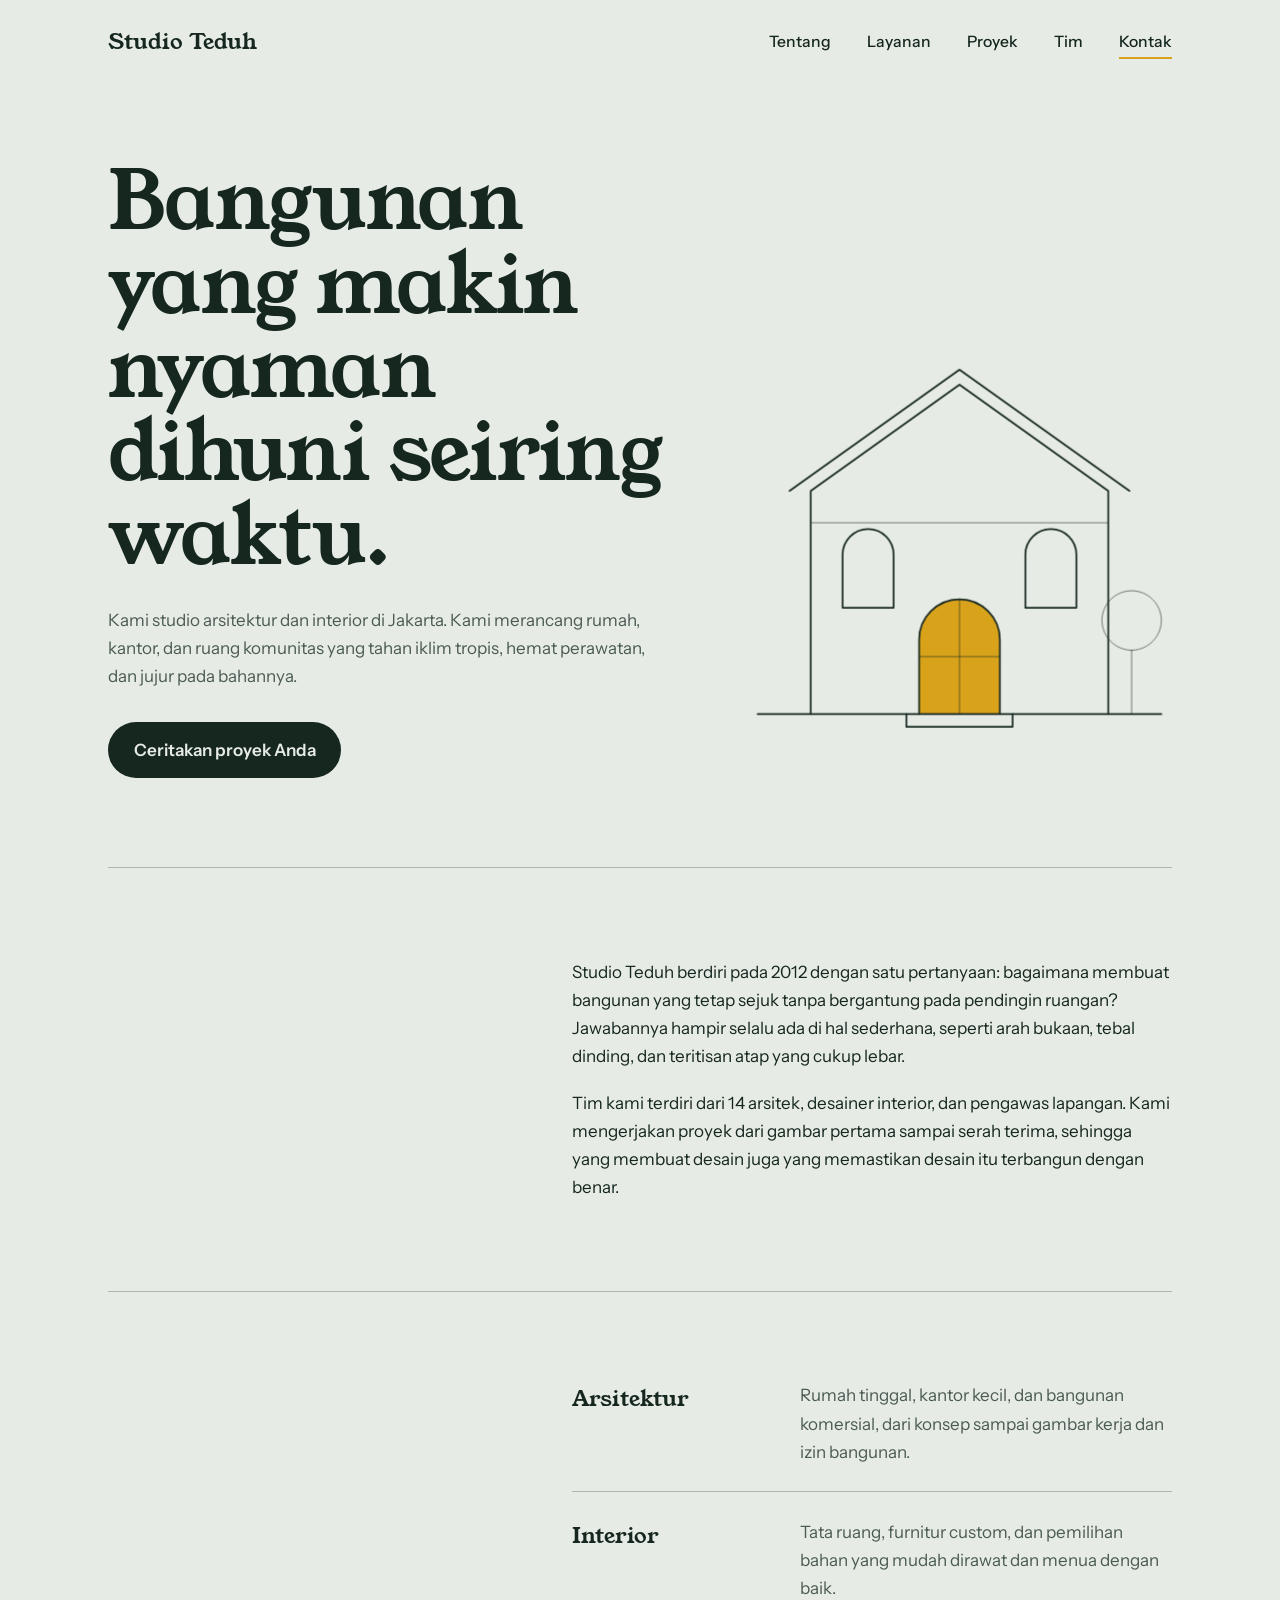
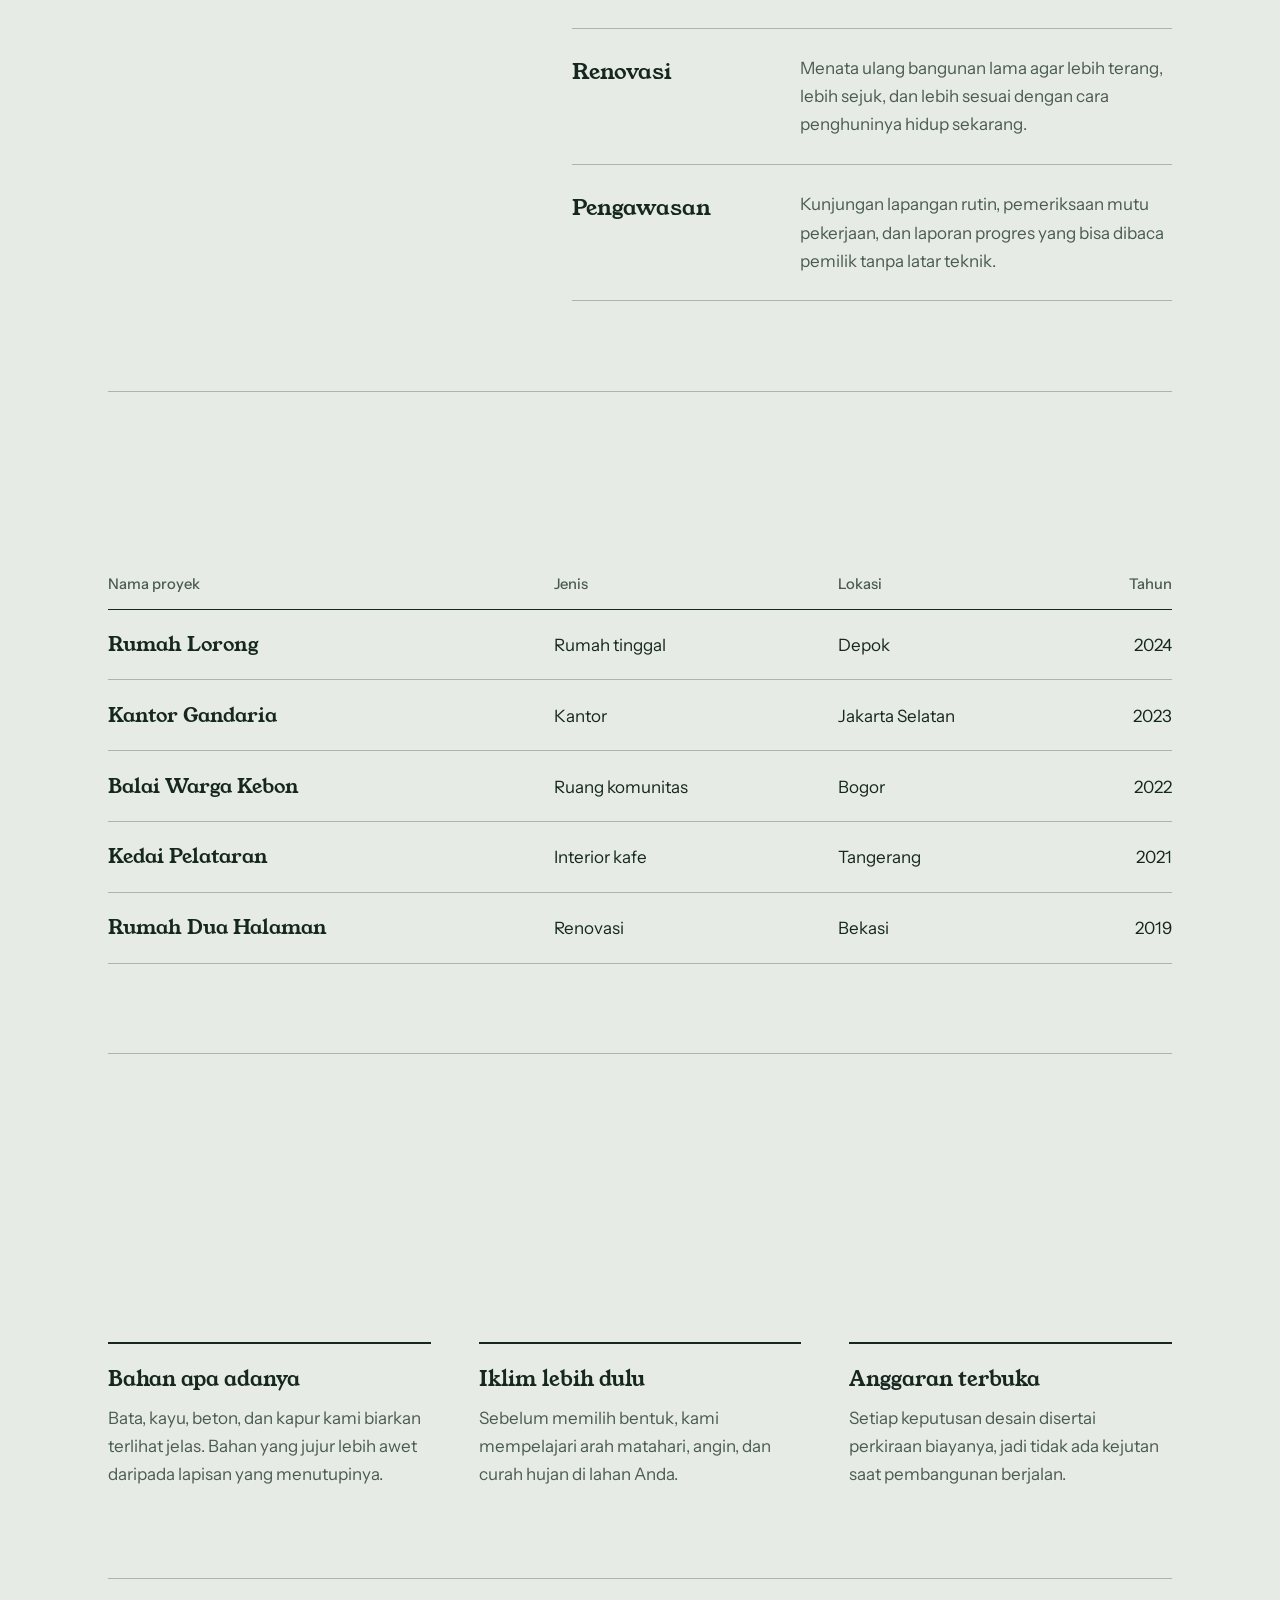
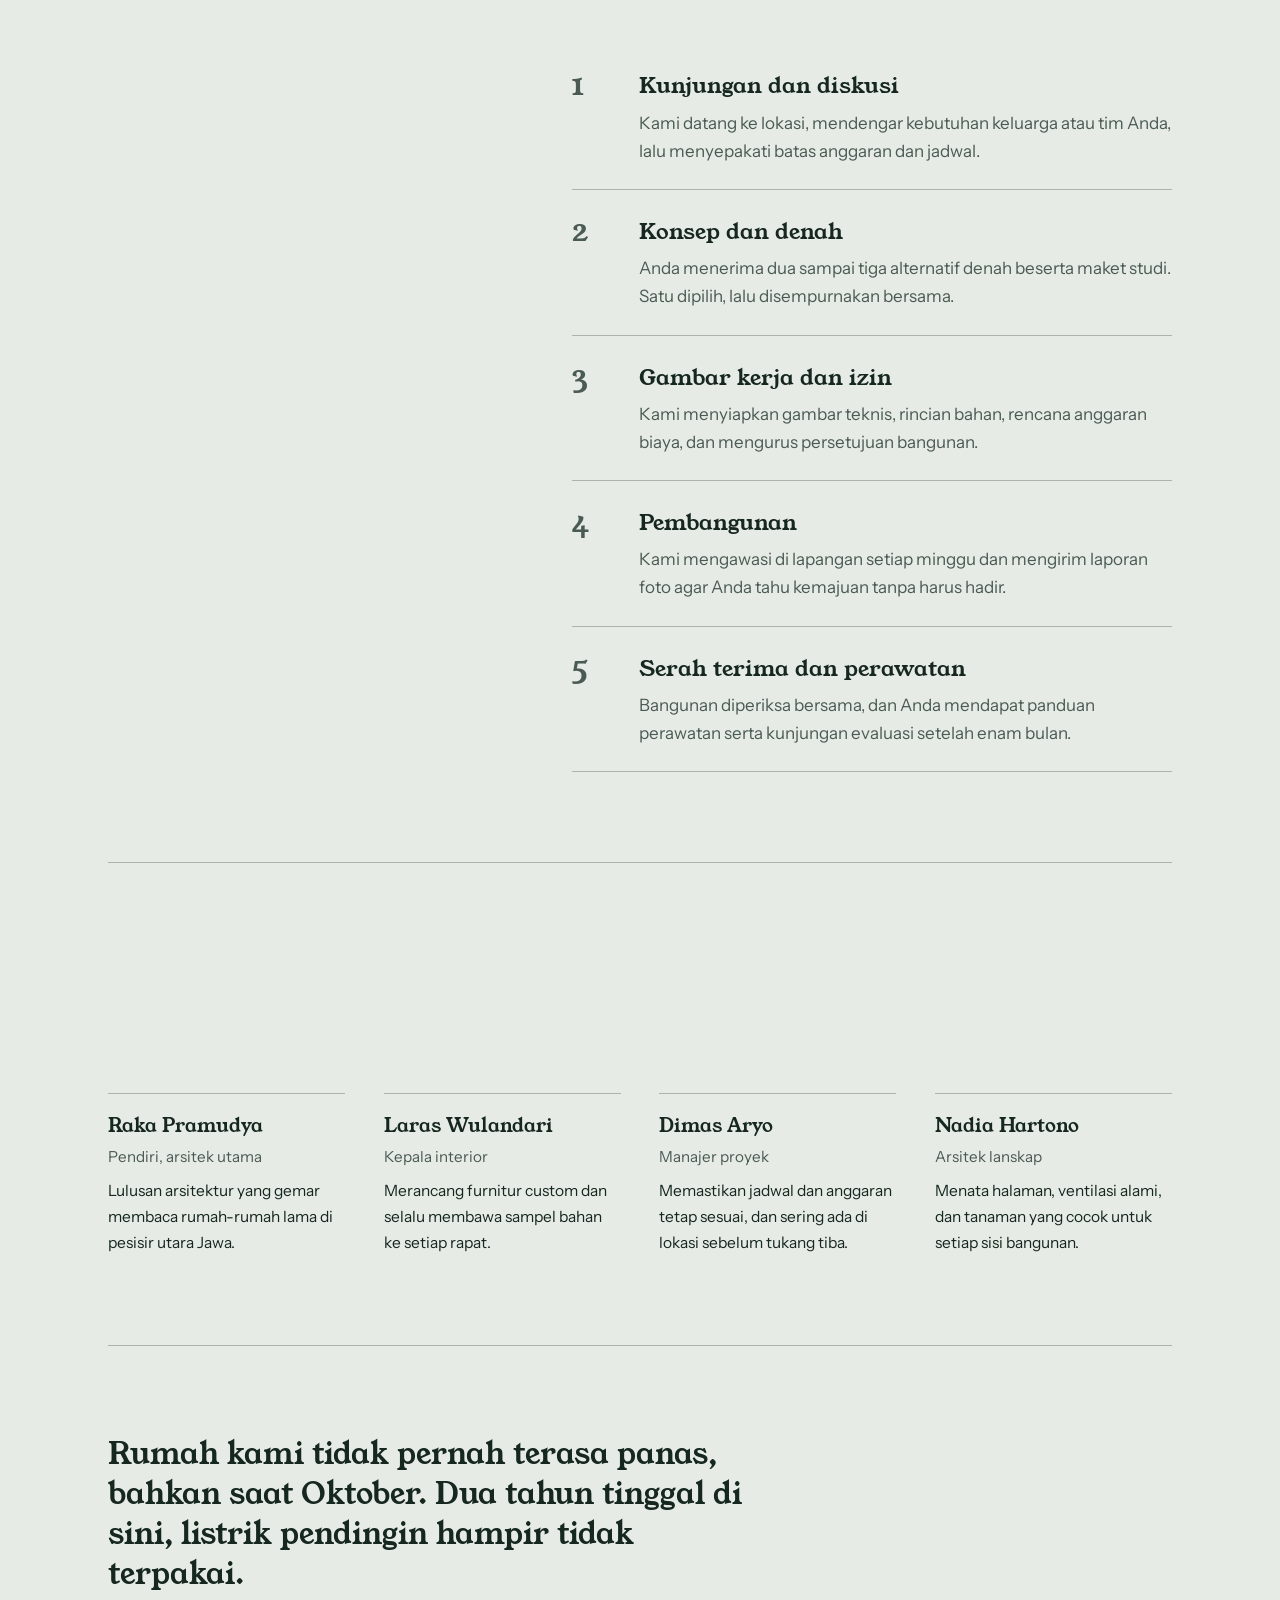
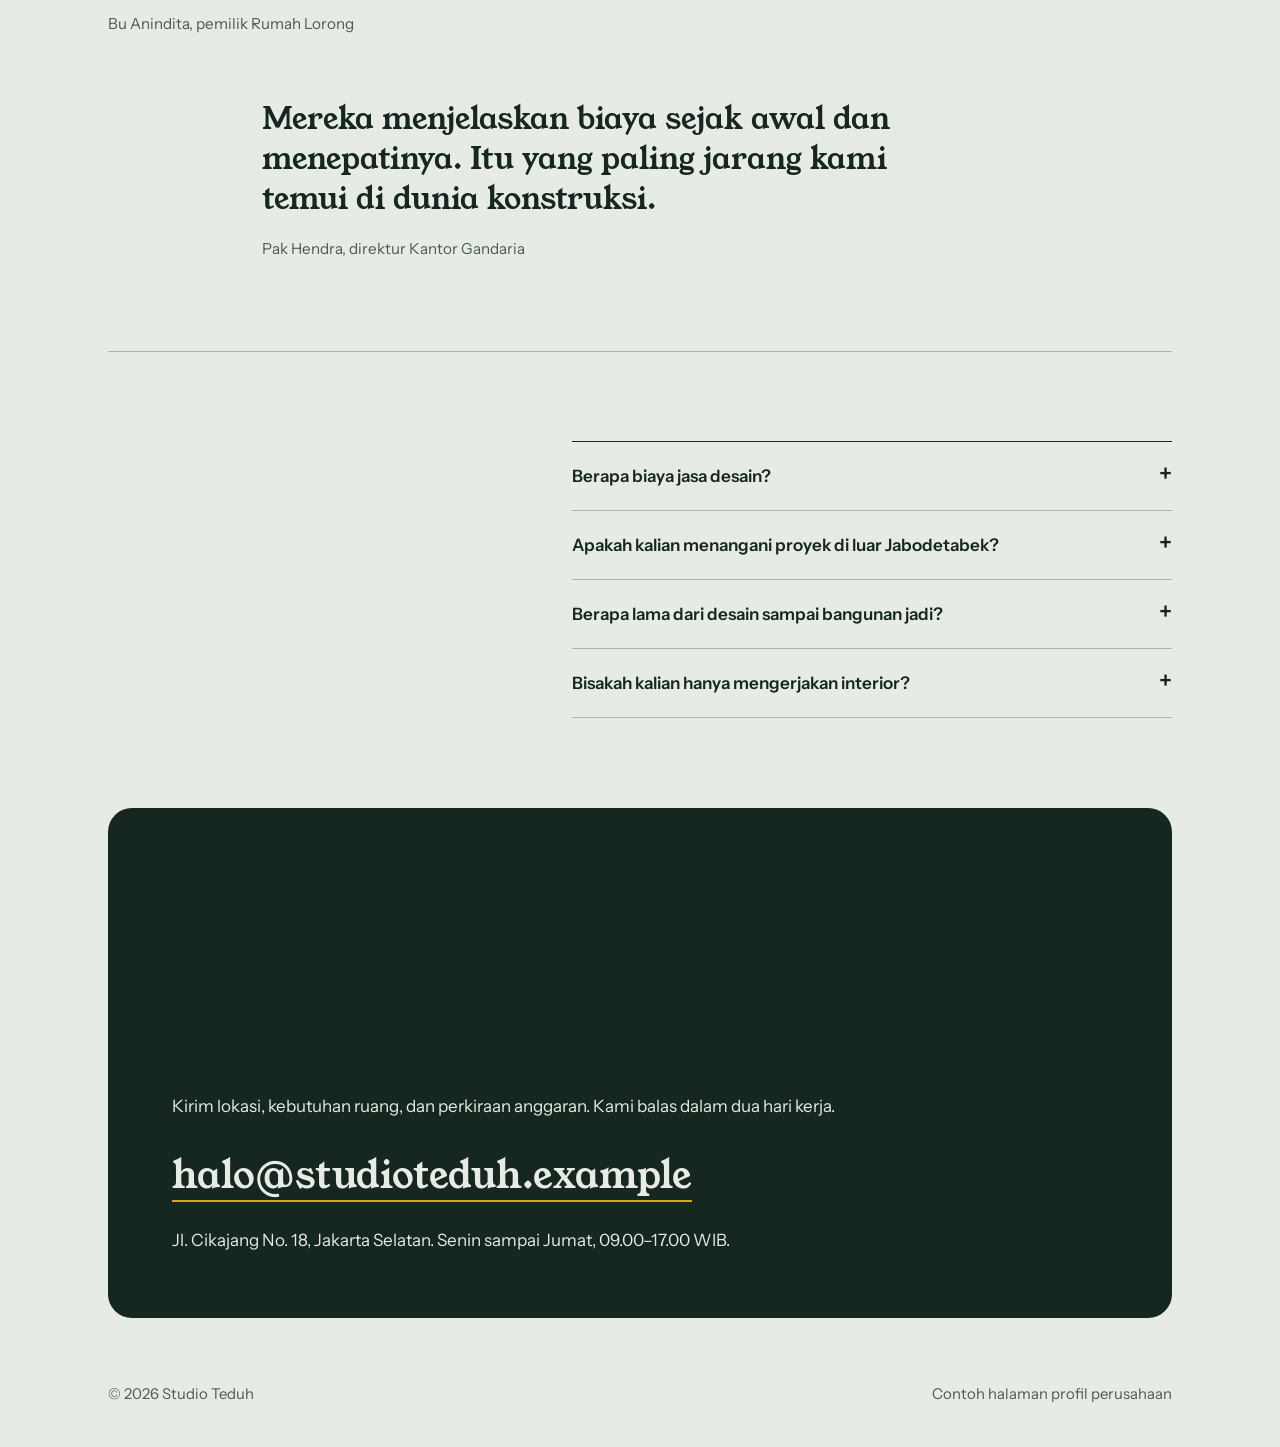
==== index.html @ c73b7dd8 "Fix: rename to index.html" ====
<!DOCTYPE html>
<html lang="id">
<head>
<meta charset="utf-8">
<meta name="viewport" content="width=device-width, initial-scale=1, viewport-fit=cover">
<title>Studio Teduh – Arsitektur &amp; Interior</title>
<link rel="preconnect" href="https://fonts.googleapis.com">
<link rel="preconnect" href="https://fonts.gstatic.com" crossorigin>
<link href="https://fonts.googleapis.com/css2?family=Young+Serif&family=Instrument+Sans:wght@400;500;600&display=swap" rel="stylesheet">
<style>
:root{
  --bg:#E7EBE5; --surface:#F4F6F1; --ink:#15271F; --muted:#4A5B53;
  --line:rgba(21,39,31,.28); --accent:#D9A21B; --on-accent:#15271F;
  --serif:'Young Serif',Georgia,'Times New Roman',serif;
  --sans:'Instrument Sans',system-ui,-apple-system,'Segoe UI',sans-serif;
  box-sizing:border-box;
  padding-top:env(safe-area-inset-top,0px);
  padding-bottom:env(safe-area-inset-bottom,0px);
  color-scheme:light;
}
@media (prefers-color-scheme:dark){
  :root:not([data-theme="light"]){
    --bg:#10201A; --surface:#172B23; --ink:#E7EBE5; --muted:#9DB0A5;
    --line:rgba(231,235,229,.28); --accent:#E2AE3A; --on-accent:#10201A; color-scheme:dark;
  }
}
:root[data-theme="dark"]{
  --bg:#10201A; --surface:#172B23; --ink:#E7EBE5; --muted:#9DB0A5;
  --line:rgba(231,235,229,.28); --accent:#E2AE3A; --on-accent:#10201A; color-scheme:dark;
}
*,*::before,*::after{box-sizing:border-box}
html{scroll-padding-top:env(safe-area-inset-top,0px);scroll-behavior:smooth}
body{margin:0;background:var(--bg);color:var(--ink);font-family:var(--sans);font-size:1.0625rem;line-height:1.65;-webkit-font-smoothing:antialiased}
a{color:inherit}
:focus-visible{outline:3px solid var(--accent);outline-offset:3px}
.wrap{max-width:1160px;margin:0 auto;padding:0 clamp(1.25rem,4vw,3rem)}

/* header */
header{display:flex;justify-content:space-between;align-items:center;padding:1.5rem 0}
.logo{font-family:var(--serif);font-size:1.35rem;text-decoration:none}
nav{display:flex;gap:clamp(1rem,3vw,2.25rem);font-weight:500;font-size:.98rem}
nav a{text-decoration:none;padding:.25rem 0;background:linear-gradient(var(--accent),var(--accent)) 0 100%/0 2px no-repeat;transition:background-size .25s}
nav a:hover{background-size:100% 2px}

/* hero */
.hero{display:grid;grid-template-columns:1.15fr .85fr;gap:clamp(1.5rem,5vw,4rem);align-items:end;padding:clamp(2rem,6vw,5rem) 0 clamp(3rem,7vw,6rem)}
h1{font-family:var(--serif);font-weight:400;font-size:clamp(2.6rem,6.4vw,5.6rem);line-height:1.02;letter-spacing:-.02em;margin:0 0 1.75rem}
.lead{max-width:34rem;color:var(--muted);margin:0 0 2rem}
.btn{display:inline-block;background:var(--ink);color:var(--bg);padding:.85rem 1.6rem;border-radius:999px;text-decoration:none;font-weight:600;transition:background .2s,color .2s}
.btn:hover{background:var(--accent);color:var(--on-accent)}
.elev{width:100%;height:auto;display:block}
.elev .ln{fill:none;stroke:var(--ink);stroke-width:1.6;stroke-linecap:round;stroke-linejoin:round;stroke-dasharray:1;stroke-dashoffset:1;animation:draw 2.4s .2s cubic-bezier(.6,.1,.2,1) forwards}
.elev .thin{stroke-width:.9;opacity:.6}
.elev .glow{fill:var(--accent);opacity:0;animation:fade .8s 2.1s forwards}
@keyframes draw{to{stroke-dashoffset:0}}
@keyframes fade{to{opacity:1}}

/* sections */
section{padding:clamp(3rem,7vw,6rem) 0;border-top:1px solid var(--line)}
.split{display:grid;grid-template-columns:.8fr 1.2fr;gap:clamp(1.5rem,5vw,4rem)}
h2{font-family:var(--serif);font-weight:400;font-size:clamp(1.9rem,3.6vw,2.8rem);line-height:1.12;margin:0;letter-spacing:-.01em}
.prose p{margin:0 0 1.2rem;max-width:38rem}
.prose p:last-child{margin-bottom:0}

/* layanan */
.rows{list-style:none;margin:0;padding:0}
.rows li{display:grid;grid-template-columns:minmax(9rem,.55fr) 1fr;gap:1.5rem;padding:1.6rem 0;border-bottom:1px solid var(--line)}
.rows li:first-child{padding-top:0}
.rows h3{font-family:var(--serif);font-weight:400;font-size:1.4rem;margin:0}
.rows p{margin:0;color:var(--muted);max-width:34rem}

/* proyek */
.proj{width:100%;border-collapse:collapse}
.proj th{text-align:left;font-weight:500;color:var(--muted);font-size:.92rem;padding:0 1rem .8rem 0;border-bottom:1px solid var(--ink)}
.proj td{padding:1.15rem 1rem 1.15rem 0;border-bottom:1px solid var(--line);vertical-align:baseline;transition:background .2s}
.proj td:first-child{font-family:var(--serif);font-size:1.25rem}
.proj tbody tr:hover td{background:var(--accent);color:var(--on-accent)}
.scroll{overflow-x:auto}
.proj th:last-child,.proj td:last-child{text-align:right;padding-right:0}

/* kontak */
.contact{background:var(--ink);color:var(--bg);border-top:0;border-radius:1.5rem;padding:clamp(2rem,5vw,4rem);margin-bottom:clamp(2rem,5vw,4rem)}
.contact h2{color:var(--bg);max-width:22rem}
.mail{font-family:var(--serif);font-size:clamp(1.4rem,3.4vw,2.4rem);text-decoration:underline;text-decoration-color:var(--accent);text-underline-offset:.3em;text-decoration-thickness:2px;word-break:break-word}
.contact p{margin:1.2rem 0 0;opacity:.85}
footer{display:flex;flex-wrap:wrap;justify-content:space-between;gap:1rem;padding:0 0 2.5rem;color:var(--muted);font-size:.93rem}

/* responsif */
body{overflow-x:clip}
h1,h2,h3{overflow-wrap:break-word}
header{position:relative;gap:1rem}
.menu{display:none;font:inherit;font-weight:600;background:none;color:var(--ink);border:1px solid var(--ink);border-radius:999px;padding:.55rem 1.1rem;min-height:44px;cursor:pointer}
@media (min-width:1440px){.wrap{max-width:1280px}body{font-size:1.125rem}}
@media (max-width:820px){
  .hero{padding-top:1.25rem}
  .elev{max-width:340px;margin:0 auto}
}
@media (max-width:720px){
  header{flex-wrap:wrap}
  nav{flex-wrap:wrap;gap:.25rem 1.25rem;width:100%}
  .nav-js nav{display:none;position:absolute;top:calc(100% + .25rem);left:0;right:0;flex-direction:column;gap:0;width:auto;background:var(--surface);border:1px solid var(--line);border-radius:1rem;padding:.4rem 1.25rem;z-index:40}
  .nav-js header.open nav{display:flex}
  .nav-js .menu{display:inline-flex;align-items:center}
  .nav-js nav a{padding:.9rem 0;border-bottom:1px solid var(--line);background-image:none}
  .nav-js nav a:last-child{border-bottom:0}
  .nav-js nav a.active{font-weight:600}
}
@media (max-width:600px){
  .proj thead{display:none}
  .proj tr{display:grid;grid-template-columns:1fr auto;border-bottom:1px solid var(--line)}
  .proj td{border:0;padding:.1rem .6rem;grid-column:1}
  .proj td:first-child{padding-top:1rem}
  .proj td:nth-child(2),.proj td:nth-child(3){color:var(--muted)}
  .proj td:nth-child(3){padding-bottom:1rem}
  .proj td:nth-child(4){grid-column:2;grid-row:1;padding-top:1rem;padding-right:.6rem}
  .proj tbody tr:hover{background:var(--accent)}
  .proj tbody tr:hover td{background:transparent}
  .contact{border-radius:1.1rem;padding:1.75rem 1.4rem}
}
@media (max-width:520px){
  .steps li{grid-template-columns:2.4rem 1fr;gap:.75rem}
  .btn{display:block;text-align:center}
  footer{flex-direction:column;gap:.25rem}
}
@media (hover:none){.proj tbody tr:hover,.proj tbody tr:hover td{background:transparent;color:inherit}}
/* animasi scroll */
.progress{position:fixed;top:env(safe-area-inset-top,0px);left:0;width:100%;height:3px;background:var(--accent);transform:scaleX(0);transform-origin:0 50%;z-index:50;pointer-events:none}
.js [data-r]{opacity:0;transform:translateY(28px);transition:opacity .9s cubic-bezier(.2,.7,.2,1),transform .9s cubic-bezier(.2,.7,.2,1);transition-delay:var(--d,0s)}
.js [data-r].in{opacity:1;transform:none}
.js h2[data-r]{transform:translateY(40px);clip-path:inset(0 0 100% 0);transition:opacity .9s ease,transform 1s cubic-bezier(.2,.7,.2,1),clip-path 1s cubic-bezier(.2,.7,.2,1)}
.js h2[data-r].in{clip-path:inset(-10% 0 -10% 0)}
.js .vals div[data-r]{border-top-color:transparent}
.js .vals div[data-r].in{border-top-color:var(--ink);transition:opacity .9s,transform .9s cubic-bezier(.2,.7,.2,1),border-color .9s .2s}
nav a.active{background-size:100% 2px}
.elev{will-change:transform}
/* tambahan */
.steps{list-style:none;margin:0;padding:0;counter-reset:s}
.steps li{counter-increment:s;display:grid;grid-template-columns:3.2rem 1fr;gap:1rem;padding:1.5rem 0;border-bottom:1px solid var(--line)}
.steps li:first-child{padding-top:0}
.steps li::before{content:counter(s);font-family:var(--serif);font-size:1.9rem;line-height:1.1;color:var(--muted)}
.steps h3{font-family:var(--serif);font-weight:400;font-size:1.35rem;margin:0 0 .3rem}
.steps p{margin:0;color:var(--muted);max-width:34rem}
.vals{display:grid;grid-template-columns:repeat(3,1fr);gap:clamp(1.5rem,4vw,3rem);margin-top:3rem}
.vals div{border-top:2px solid var(--ink);padding-top:1.1rem}
.vals h3{font-family:var(--serif);font-weight:400;font-size:1.3rem;margin:0 0 .5rem}
.vals p{margin:0;color:var(--muted)}
.team{display:grid;grid-template-columns:repeat(4,1fr);gap:clamp(1.25rem,3vw,2.5rem);margin-top:2.5rem}
.team div{border-top:1px solid var(--line);padding-top:1rem}
.team b{display:block;font-family:var(--serif);font-weight:400;font-size:1.2rem}
.team span{display:block;color:var(--muted);font-size:.95rem;margin:.15rem 0 .6rem}
.team p{margin:0;font-size:.97rem}
blockquote{margin:0;padding:0}
blockquote p{font-family:var(--serif);font-size:clamp(1.3rem,2.6vw,1.85rem);line-height:1.35;margin:0 0 1rem;max-width:40rem}
blockquote footer{display:block;padding:0;color:var(--muted);font-size:.95rem}
.quotes{display:grid;gap:clamp(2.5rem,5vw,4rem)}
.quotes blockquote:nth-child(2){margin-left:clamp(0rem,12vw,10rem)}
details{border-bottom:1px solid var(--line)}
details:first-of-type{border-top:1px solid var(--ink)}
summary{cursor:pointer;list-style:none;display:flex;justify-content:space-between;gap:1rem;padding:1.25rem 0;font-weight:600}
summary::-webkit-details-marker{display:none}
summary::after{content:'+';font-size:1.5rem;line-height:1;transition:transform .25s}
details[open] summary::after{transform:rotate(45deg)}
details p{margin:0 0 1.4rem;max-width:38rem;color:var(--muted)}
@media (max-width:820px){.vals,.team{grid-template-columns:1fr 1fr}.quotes blockquote:nth-child(2){margin-left:0}}
@media (max-width:520px){.vals,.team{grid-template-columns:1fr}}
@media (max-width:820px){
  .hero,.split{grid-template-columns:1fr}
  .rows li{grid-template-columns:1fr;gap:.4rem}
  nav{font-size:.92rem}
}
@media (prefers-reduced-motion:reduce){
  html{scroll-behavior:auto}
  .elev .ln{animation:none;stroke-dashoffset:0}
  .elev .glow{animation:none;opacity:1}
}
</style>
</head>
<body>
<div class="progress" aria-hidden="true"></div>
<div class="wrap">
  <header>
    <a class="logo" href="#top">Studio Teduh</a>
    <button class="menu" type="button" aria-expanded="false" aria-controls="nav">Menu</button>
    <nav id="nav" aria-label="Navigasi utama">
      <a href="#tentang">Tentang</a>
      <a href="#layanan">Layanan</a>
      <a href="#proyek">Proyek</a>
      <a href="#tim">Tim</a>
      <a href="#kontak">Kontak</a>
    </nav>
  </header>

  <main id="top">
    <div class="hero">
      <div>
        <h1>Bangunan yang makin nyaman dihuni seiring waktu.</h1>
        <p class="lead">Kami studio arsitektur dan interior di Jakarta. Kami merancang rumah, kantor, dan ruang komunitas yang tahan iklim tropis, hemat perawatan, dan jujur pada bahannya.</p>
        <a class="btn" href="#kontak">Ceritakan proyek Anda</a>
      </div>
      <svg class="elev" viewBox="0 0 400 460" role="img" aria-label="Sketsa tampak depan sebuah rumah dengan jendela lengkung dan atap miring">
        <circle class="glow" cx="200" cy="318" r="0"/>
        <path class="glow" d="M162 400V330a38 38 0 0 1 76 0V400Z"/>
        <path class="ln" pathLength="1" d="M10 400H390"/>
        <path class="ln" pathLength="1" d="M60 400V190L200 90L340 190V400"/>
        <path class="ln" pathLength="1" d="M40 190L200 76L360 190"/>
        <path class="ln" pathLength="1" d="M162 400V330a38 38 0 0 1 76 0V400"/>
        <path class="ln" pathLength="1" d="M90 250a24 24 0 0 1 48 0V300H90Z"/>
        <path class="ln" pathLength="1" d="M262 250a24 24 0 0 1 48 0V300H262Z"/>
        <path class="ln thin" pathLength="1" d="M200 292V400M162 346H238"/>
        <path class="ln thin" pathLength="1" d="M60 220H340"/>
        <path class="ln" pathLength="1" d="M150 400V412H250V400"/>
        <path class="ln thin" pathLength="1" d="M362 400V340M362 340a28 28 0 1 1 .1 0"/>
      </svg>
    </div>
  </main>

  <section id="tentang">
    <div class="split">
      <h2>Kami mulai dari cara orang benar-benar memakai ruang.</h2>
      <div class="prose">
        <p>Studio Teduh berdiri pada 2012 dengan satu pertanyaan: bagaimana membuat bangunan yang tetap sejuk tanpa bergantung pada pendingin ruangan? Jawabannya hampir selalu ada di hal sederhana, seperti arah bukaan, tebal dinding, dan teritisan atap yang cukup lebar.</p>
        <p>Tim kami terdiri dari 14 arsitek, desainer interior, dan pengawas lapangan. Kami mengerjakan proyek dari gambar pertama sampai serah terima, sehingga yang membuat desain juga yang memastikan desain itu terbangun dengan benar.</p>
      </div>
    </div>
  </section>

  <section id="layanan">
    <div class="split">
      <h2>Yang kami kerjakan</h2>
      <ul class="rows">
        <li><h3>Arsitektur</h3><p>Rumah tinggal, kantor kecil, dan bangunan komersial, dari konsep sampai gambar kerja dan izin bangunan.</p></li>
        <li><h3>Interior</h3><p>Tata ruang, furnitur custom, dan pemilihan bahan yang mudah dirawat dan menua dengan baik.</p></li>
        <li><h3>Renovasi</h3><p>Menata ulang bangunan lama agar lebih terang, lebih sejuk, dan lebih sesuai dengan cara penghuninya hidup sekarang.</p></li>
        <li><h3>Pengawasan</h3><p>Kunjungan lapangan rutin, pemeriksaan mutu pekerjaan, dan laporan progres yang bisa dibaca pemilik tanpa latar teknik.</p></li>
      </ul>
    </div>
  </section>

  <section id="proyek">
    <h2 style="margin-bottom:2.5rem">Proyek terpilih</h2>
    <div class="scroll">
      <table class="proj">
        <thead><tr><th scope="col">Nama proyek</th><th scope="col">Jenis</th><th scope="col">Lokasi</th><th scope="col">Tahun</th></tr></thead>
        <tbody>
          <tr><td>Rumah Lorong</td><td>Rumah tinggal</td><td>Depok</td><td>2024</td></tr>
          <tr><td>Kantor Gandaria</td><td>Kantor</td><td>Jakarta Selatan</td><td>2023</td></tr>
          <tr><td>Balai Warga Kebon</td><td>Ruang komunitas</td><td>Bogor</td><td>2022</td></tr>
          <tr><td>Kedai Pelataran</td><td>Interior kafe</td><td>Tangerang</td><td>2021</td></tr>
          <tr><td>Rumah Dua Halaman</td><td>Renovasi</td><td>Bekasi</td><td>2019</td></tr>
        </tbody>
      </table>
    </div>
  </section>

  <section id="prinsip">
    <h2 style="max-width:30rem">Tiga hal yang kami pegang di setiap proyek.</h2>
    <div class="vals">
      <div><h3>Bahan apa adanya</h3><p>Bata, kayu, beton, dan kapur kami biarkan terlihat jelas. Bahan yang jujur lebih awet daripada lapisan yang menutupinya.</p></div>
      <div><h3>Iklim lebih dulu</h3><p>Sebelum memilih bentuk, kami mempelajari arah matahari, angin, dan curah hujan di lahan Anda.</p></div>
      <div><h3>Anggaran terbuka</h3><p>Setiap keputusan desain disertai perkiraan biayanya, jadi tidak ada kejutan saat pembangunan berjalan.</p></div>
    </div>
  </section>

  <section id="proses">
    <div class="split">
      <h2>Dari obrolan pertama sampai kunci diserahkan</h2>
      <ol class="steps">
        <li><div><h3>Kunjungan dan diskusi</h3><p>Kami datang ke lokasi, mendengar kebutuhan keluarga atau tim Anda, lalu menyepakati batas anggaran dan jadwal.</p></div></li>
        <li><div><h3>Konsep dan denah</h3><p>Anda menerima dua sampai tiga alternatif denah beserta maket studi. Satu dipilih, lalu disempurnakan bersama.</p></div></li>
        <li><div><h3>Gambar kerja dan izin</h3><p>Kami menyiapkan gambar teknis, rincian bahan, rencana anggaran biaya, dan mengurus persetujuan bangunan.</p></div></li>
        <li><div><h3>Pembangunan</h3><p>Kami mengawasi di lapangan setiap minggu dan mengirim laporan foto agar Anda tahu kemajuan tanpa harus hadir.</p></div></li>
        <li><div><h3>Serah terima dan perawatan</h3><p>Bangunan diperiksa bersama, dan Anda mendapat panduan perawatan serta kunjungan evaluasi setelah enam bulan.</p></div></li>
      </ol>
    </div>
  </section>

  <section id="tim">
    <div class="split" style="grid-template-columns:1fr">
      <h2 style="max-width:28rem">Orang-orang di balik gambar.</h2>
    </div>
    <div class="team">
      <div><b>Raka Pramudya</b><span>Pendiri, arsitek utama</span><p>Lulusan arsitektur yang gemar membaca rumah-rumah lama di pesisir utara Jawa.</p></div>
      <div><b>Laras Wulandari</b><span>Kepala interior</span><p>Merancang furnitur custom dan selalu membawa sampel bahan ke setiap rapat.</p></div>
      <div><b>Dimas Aryo</b><span>Manajer proyek</span><p>Memastikan jadwal dan anggaran tetap sesuai, dan sering ada di lokasi sebelum tukang tiba.</p></div>
      <div><b>Nadia Hartono</b><span>Arsitek lanskap</span><p>Menata halaman, ventilasi alami, dan tanaman yang cocok untuk setiap sisi bangunan.</p></div>
    </div>
  </section>

  <section id="kata-klien">
    <div class="quotes">
      <blockquote><p>Rumah kami tidak pernah terasa panas, bahkan saat Oktober. Dua tahun tinggal di sini, listrik pendingin hampir tidak terpakai.</p><footer>Bu Anindita, pemilik Rumah Lorong</footer></blockquote>
      <blockquote><p>Mereka menjelaskan biaya sejak awal dan menepatinya. Itu yang paling jarang kami temui di dunia konstruksi.</p><footer>Pak Hendra, direktur Kantor Gandaria</footer></blockquote>
    </div>
  </section>

  <section id="faq">
    <div class="split">
      <h2>Pertanyaan yang sering kami terima</h2>
      <div>
        <details><summary>Berapa biaya jasa desain?</summary><p>Tergantung luas dan kerumitan. Umumnya antara 5 sampai 8 persen dari perkiraan biaya bangunan. Rinciannya kami berikan tertulis setelah kunjungan pertama.</p></details>
        <details><summary>Apakah kalian menangani proyek di luar Jabodetabek?</summary><p>Ya, selama jadwal kunjungan lapangan bisa diatur. Untuk lokasi jauh, kami bekerja dengan pengawas setempat yang kami kenal.</p></details>
        <details><summary>Berapa lama dari desain sampai bangunan jadi?</summary><p>Rumah tinggal biasanya butuh dua sampai tiga bulan untuk desain dan izin, lalu enam sampai dua belas bulan untuk pembangunan.</p></details>
        <details><summary>Bisakah kalian hanya mengerjakan interior?</summary><p>Bisa. Kami menerima proyek interior terpisah, termasuk untuk bangunan yang tidak kami rancang.</p></details>
      </div>
    </div>
  </section>

  <section id="kontak" class="contact">
    <h2>Punya lahan atau bangunan yang ingin ditata?</h2>
    <p style="margin-bottom:1.5rem">Kirim lokasi, kebutuhan ruang, dan perkiraan anggaran. Kami balas dalam dua hari kerja.</p>
    <a class="mail" href="mailto:halo@studioteduh.example">halo@studioteduh.example</a>
    <p>Jl. Cikajang No. 18, Jakarta Selatan. Senin sampai Jumat, 09.00–17.00 WIB.</p>
  </section>

  <footer>
    <span>© 2026 Studio Teduh</span>
    <span>Contoh halaman profil perusahaan</span>
  </footer>
</div>
<script>
(function(){
  var reduce = window.matchMedia('(prefers-reduced-motion: reduce)').matches;
  if (reduce || !('IntersectionObserver' in window)) return;
  document.documentElement.classList.add('js');

  // Elemen yang muncul saat di-scroll; jeda berurutan antar saudara
  var sel = 'section h2, .prose, .lead, .rows li, .steps li, .vals div, .team div, blockquote, details, .proj tbody tr, .contact .mail, .contact p';
  var els = document.querySelectorAll(sel);
  els.forEach(function(el){
    var sibs = Array.prototype.filter.call(el.parentNode.children, function(c){ return c.matches(sel); });
    var i = sibs.indexOf(el);
    el.style.setProperty('--d', Math.min(i * 0.09, 0.45) + 's');
    el.setAttribute('data-r', '');
  });
  var io = new IntersectionObserver(function(entries){
    entries.forEach(function(e){
      if (e.isIntersecting){ e.target.classList.add('in'); io.unobserve(e.target); }
    });
  }, { threshold: 0.15, rootMargin: '0px 0px -8% 0px' });
  els.forEach(function(el){ io.observe(el); });

  // Garis progres, geser ringan pada sketsa, dan tautan menu aktif
  var bar = document.querySelector('.progress');
  var svg = document.querySelector('.elev');
  var ticking = false;
  function onScroll(){
    var h = document.documentElement.scrollHeight - window.innerHeight;
    var y = window.scrollY;
    bar.style.transform = 'scaleX(' + (h > 0 ? Math.min(y / h, 1) : 0) + ')';
    if (svg && y < window.innerHeight) svg.style.transform = 'translateY(' + (y * 0.1) + 'px)';
    ticking = false;
  }
  window.addEventListener('scroll', function(){
    if (!ticking){ ticking = true; requestAnimationFrame(onScroll); }
  }, { passive: true });
  onScroll();

  var links = {};
  document.querySelectorAll('nav a').forEach(function(a){ links[a.getAttribute('href').slice(1)] = a; });
  var spy = new IntersectionObserver(function(entries){
    entries.forEach(function(e){
      if (e.isIntersecting){
        Object.keys(links).forEach(function(k){ links[k].classList.remove('active'); });
        if (links[e.target.id]) links[e.target.id].classList.add('active');
      }
    });
  }, { rootMargin: '-45% 0px -50% 0px' });
  document.querySelectorAll('section[id]').forEach(function(s){ spy.observe(s); });
})();
</script>
<script>
(function(){
  var root = document.documentElement, header = document.querySelector('header');
  var btn = document.querySelector('.menu');
  if (!header || !btn) return;
  root.classList.add('nav-js');
  function set(open){
    header.classList.toggle('open', open);
    btn.setAttribute('aria-expanded', open ? 'true' : 'false');
    btn.textContent = open ? 'Tutup' : 'Menu';
  }
  btn.addEventListener('click', function(){ set(!header.classList.contains('open')); });
  header.querySelectorAll('nav a').forEach(function(a){ a.addEventListener('click', function(){ set(false); }); });
  document.addEventListener('keydown', function(e){ if (e.key === 'Escape') set(false); });
  window.addEventListener('resize', function(){ if (window.innerWidth > 720) set(false); });
})();
</script>
</body>
</html>
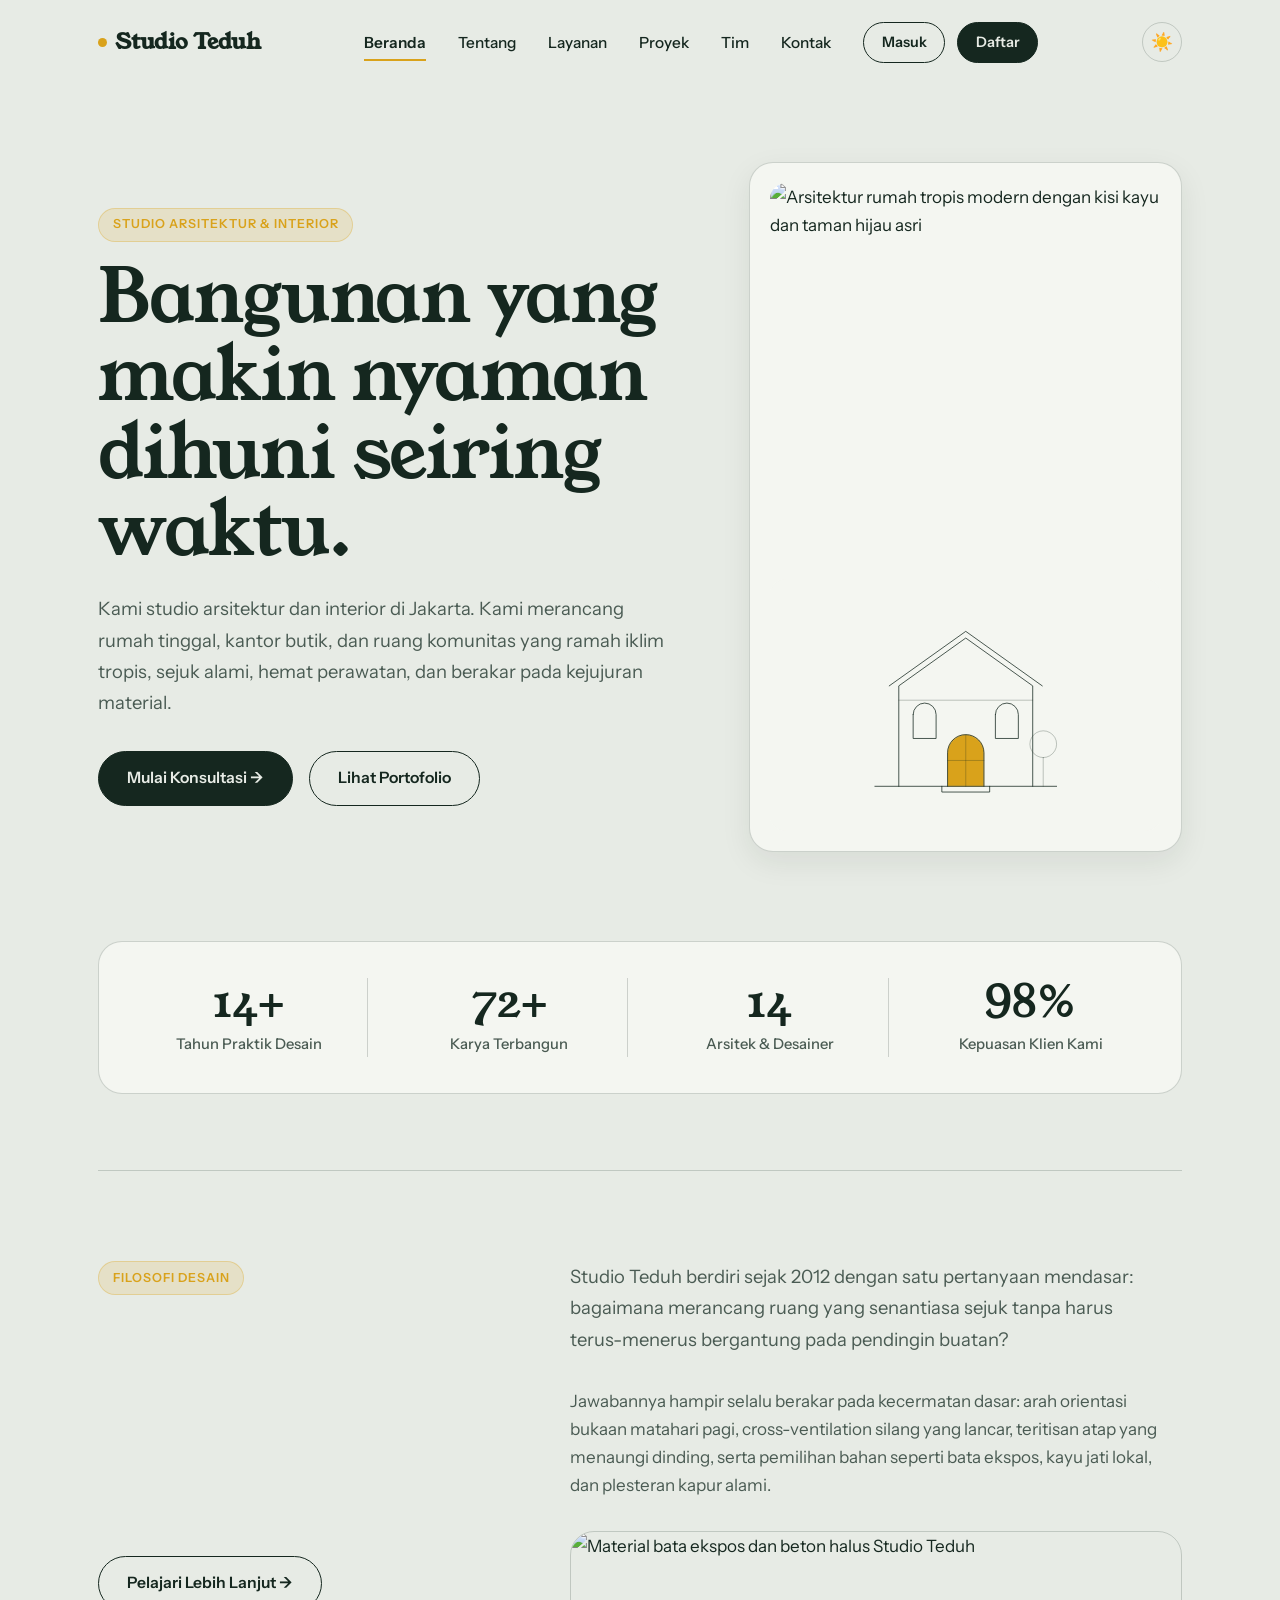
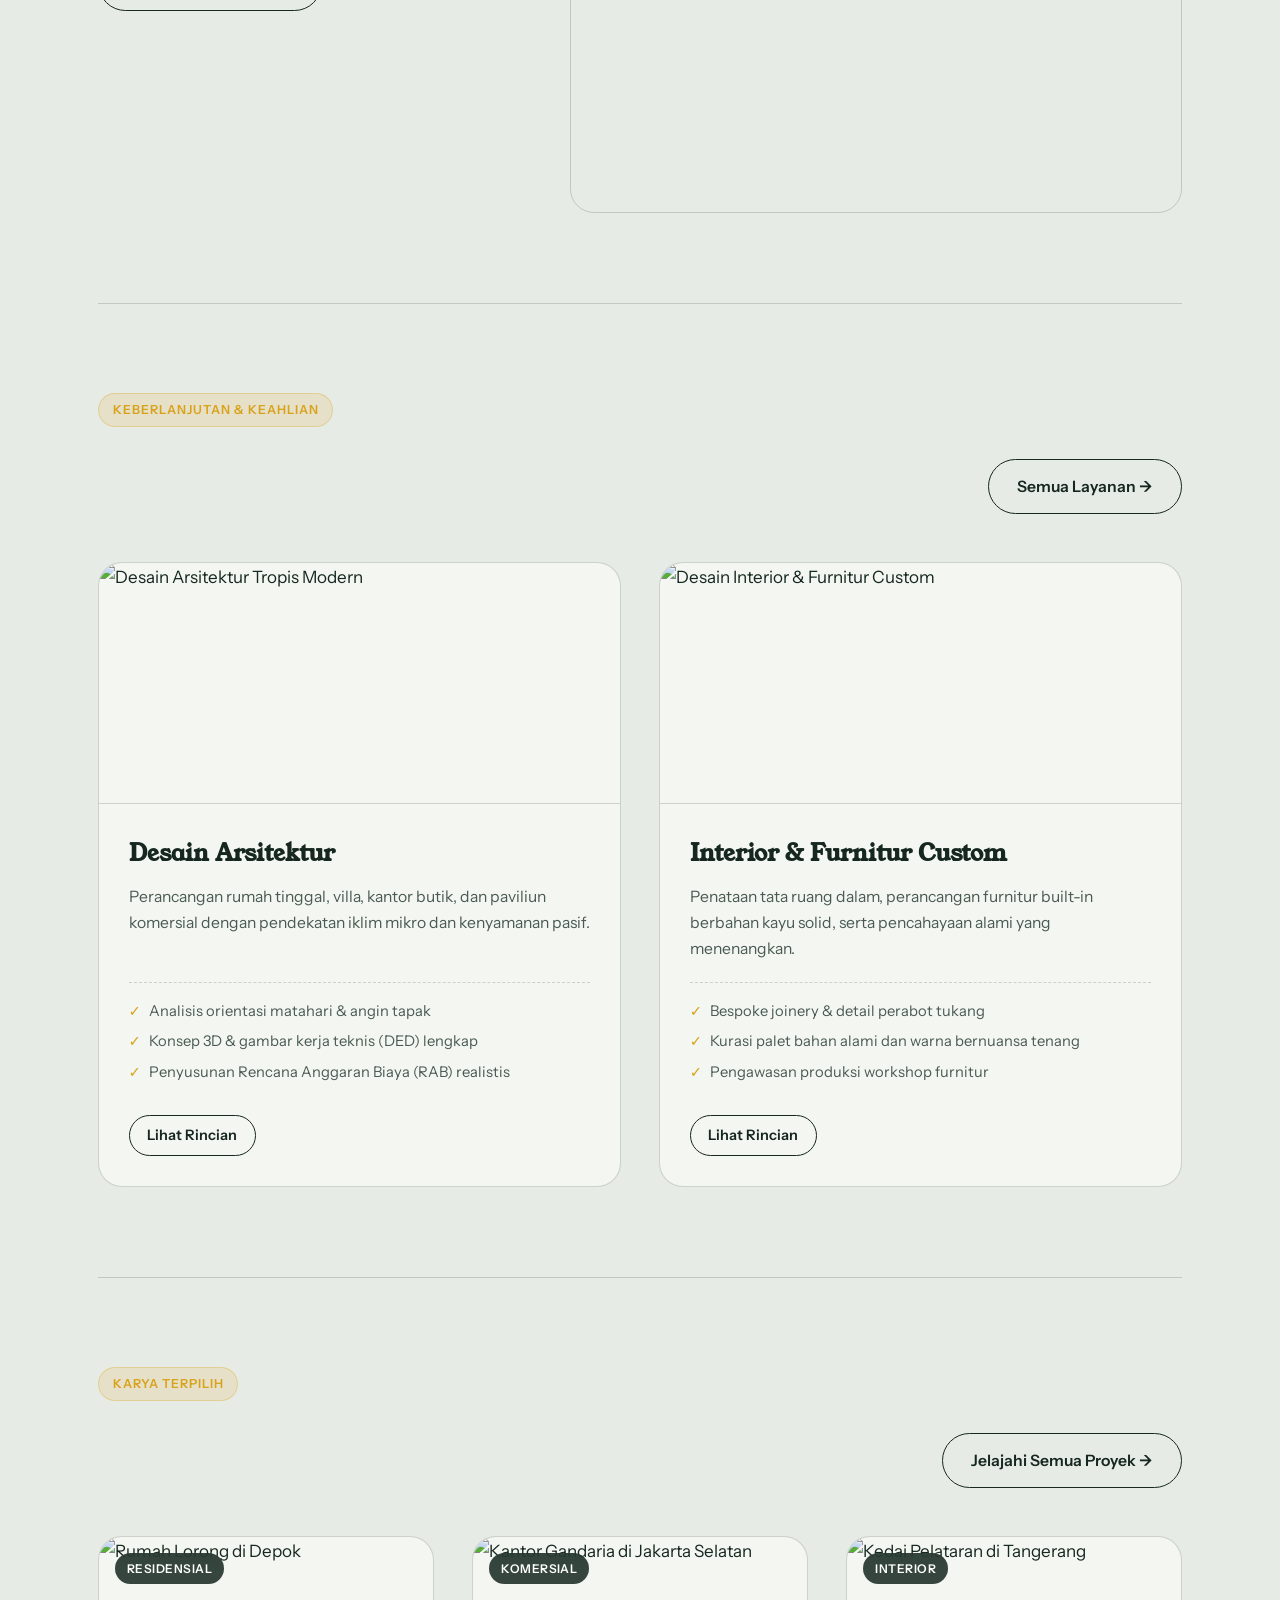
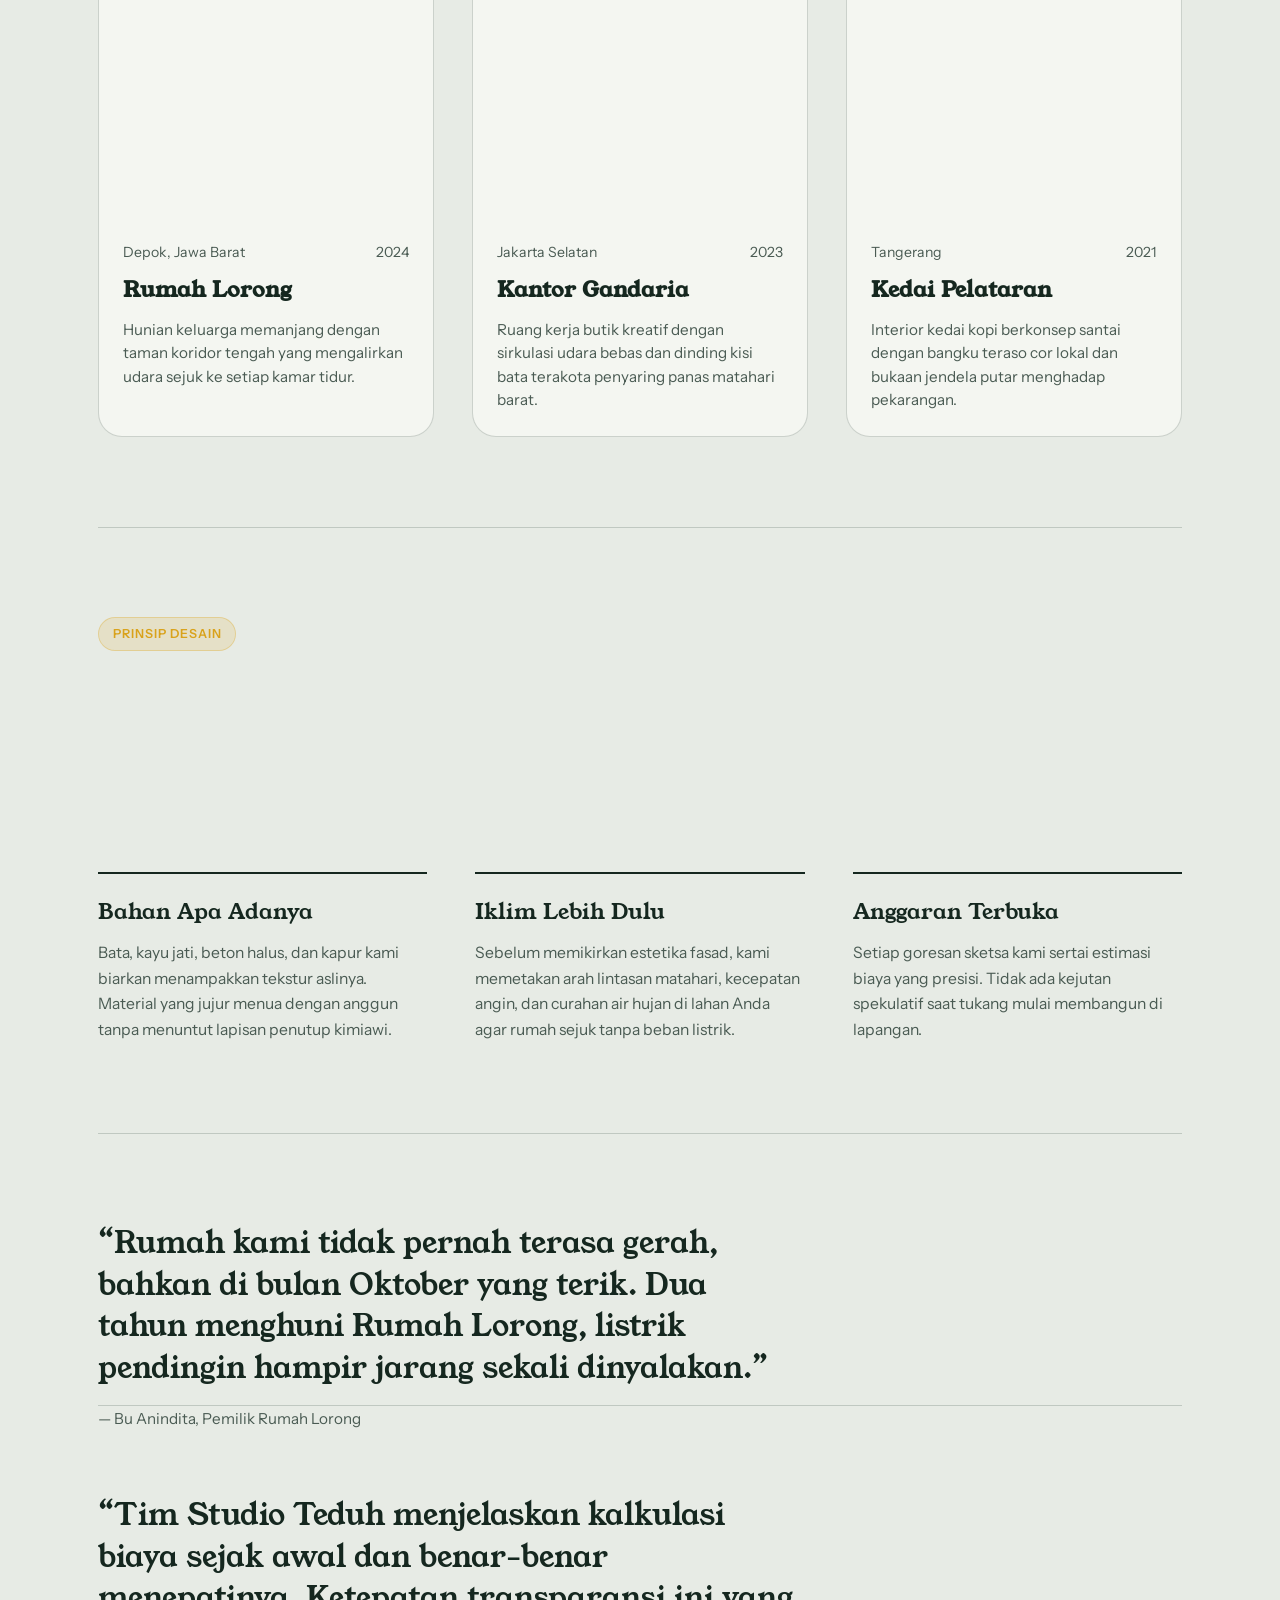
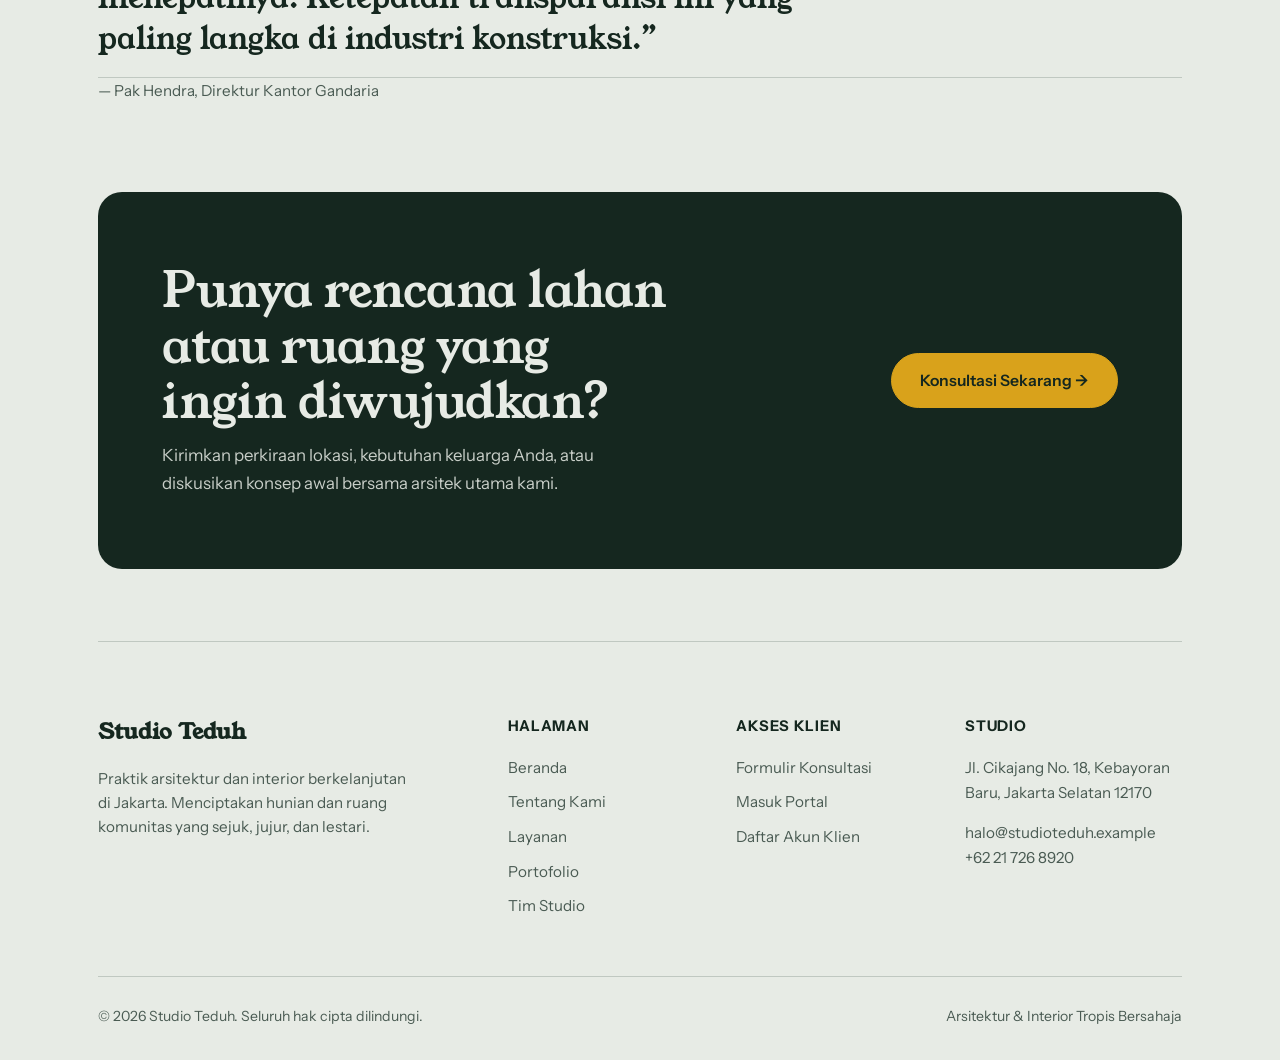
==== commit bbce9859: "new" ====
--- a/index.html
+++ b/index.html
@@ -1,389 +1,302 @@
 <!DOCTYPE html>
 <html lang="id">
 <head>
-<meta charset="utf-8">
-<meta name="viewport" content="width=device-width, initial-scale=1, viewport-fit=cover">
-<title>Studio Teduh – Arsitektur &amp; Interior</title>
-<link rel="preconnect" href="https://fonts.googleapis.com">
-<link rel="preconnect" href="https://fonts.gstatic.com" crossorigin>
-<link href="https://fonts.googleapis.com/css2?family=Young+Serif&family=Instrument+Sans:wght@400;500;600&display=swap" rel="stylesheet">
-<style>
-:root{
-  --bg:#E7EBE5; --surface:#F4F6F1; --ink:#15271F; --muted:#4A5B53;
-  --line:rgba(21,39,31,.28); --accent:#D9A21B; --on-accent:#15271F;
-  --serif:'Young Serif',Georgia,'Times New Roman',serif;
-  --sans:'Instrument Sans',system-ui,-apple-system,'Segoe UI',sans-serif;
-  box-sizing:border-box;
-  padding-top:env(safe-area-inset-top,0px);
-  padding-bottom:env(safe-area-inset-bottom,0px);
-  color-scheme:light;
-}
-@media (prefers-color-scheme:dark){
-  :root:not([data-theme="light"]){
-    --bg:#10201A; --surface:#172B23; --ink:#E7EBE5; --muted:#9DB0A5;
-    --line:rgba(231,235,229,.28); --accent:#E2AE3A; --on-accent:#10201A; color-scheme:dark;
-  }
-}
-:root[data-theme="dark"]{
-  --bg:#10201A; --surface:#172B23; --ink:#E7EBE5; --muted:#9DB0A5;
-  --line:rgba(231,235,229,.28); --accent:#E2AE3A; --on-accent:#10201A; color-scheme:dark;
-}
-*,*::before,*::after{box-sizing:border-box}
-html{scroll-padding-top:env(safe-area-inset-top,0px);scroll-behavior:smooth}
-body{margin:0;background:var(--bg);color:var(--ink);font-family:var(--sans);font-size:1.0625rem;line-height:1.65;-webkit-font-smoothing:antialiased}
-a{color:inherit}
-:focus-visible{outline:3px solid var(--accent);outline-offset:3px}
-.wrap{max-width:1160px;margin:0 auto;padding:0 clamp(1.25rem,4vw,3rem)}
-
-/* header */
-header{display:flex;justify-content:space-between;align-items:center;padding:1.5rem 0}
-.logo{font-family:var(--serif);font-size:1.35rem;text-decoration:none}
-nav{display:flex;gap:clamp(1rem,3vw,2.25rem);font-weight:500;font-size:.98rem}
-nav a{text-decoration:none;padding:.25rem 0;background:linear-gradient(var(--accent),var(--accent)) 0 100%/0 2px no-repeat;transition:background-size .25s}
-nav a:hover{background-size:100% 2px}
-
-/* hero */
-.hero{display:grid;grid-template-columns:1.15fr .85fr;gap:clamp(1.5rem,5vw,4rem);align-items:end;padding:clamp(2rem,6vw,5rem) 0 clamp(3rem,7vw,6rem)}
-h1{font-family:var(--serif);font-weight:400;font-size:clamp(2.6rem,6.4vw,5.6rem);line-height:1.02;letter-spacing:-.02em;margin:0 0 1.75rem}
-.lead{max-width:34rem;color:var(--muted);margin:0 0 2rem}
-.btn{display:inline-block;background:var(--ink);color:var(--bg);padding:.85rem 1.6rem;border-radius:999px;text-decoration:none;font-weight:600;transition:background .2s,color .2s}
-.btn:hover{background:var(--accent);color:var(--on-accent)}
-.elev{width:100%;height:auto;display:block}
-.elev .ln{fill:none;stroke:var(--ink);stroke-width:1.6;stroke-linecap:round;stroke-linejoin:round;stroke-dasharray:1;stroke-dashoffset:1;animation:draw 2.4s .2s cubic-bezier(.6,.1,.2,1) forwards}
-.elev .thin{stroke-width:.9;opacity:.6}
-.elev .glow{fill:var(--accent);opacity:0;animation:fade .8s 2.1s forwards}
-@keyframes draw{to{stroke-dashoffset:0}}
-@keyframes fade{to{opacity:1}}
-
-/* sections */
-section{padding:clamp(3rem,7vw,6rem) 0;border-top:1px solid var(--line)}
-.split{display:grid;grid-template-columns:.8fr 1.2fr;gap:clamp(1.5rem,5vw,4rem)}
-h2{font-family:var(--serif);font-weight:400;font-size:clamp(1.9rem,3.6vw,2.8rem);line-height:1.12;margin:0;letter-spacing:-.01em}
-.prose p{margin:0 0 1.2rem;max-width:38rem}
-.prose p:last-child{margin-bottom:0}
-
-/* layanan */
-.rows{list-style:none;margin:0;padding:0}
-.rows li{display:grid;grid-template-columns:minmax(9rem,.55fr) 1fr;gap:1.5rem;padding:1.6rem 0;border-bottom:1px solid var(--line)}
-.rows li:first-child{padding-top:0}
-.rows h3{font-family:var(--serif);font-weight:400;font-size:1.4rem;margin:0}
-.rows p{margin:0;color:var(--muted);max-width:34rem}
-
-/* proyek */
-.proj{width:100%;border-collapse:collapse}
-.proj th{text-align:left;font-weight:500;color:var(--muted);font-size:.92rem;padding:0 1rem .8rem 0;border-bottom:1px solid var(--ink)}
-.proj td{padding:1.15rem 1rem 1.15rem 0;border-bottom:1px solid var(--line);vertical-align:baseline;transition:background .2s}
-.proj td:first-child{font-family:var(--serif);font-size:1.25rem}
-.proj tbody tr:hover td{background:var(--accent);color:var(--on-accent)}
-.scroll{overflow-x:auto}
-.proj th:last-child,.proj td:last-child{text-align:right;padding-right:0}
-
-/* kontak */
-.contact{background:var(--ink);color:var(--bg);border-top:0;border-radius:1.5rem;padding:clamp(2rem,5vw,4rem);margin-bottom:clamp(2rem,5vw,4rem)}
-.contact h2{color:var(--bg);max-width:22rem}
-.mail{font-family:var(--serif);font-size:clamp(1.4rem,3.4vw,2.4rem);text-decoration:underline;text-decoration-color:var(--accent);text-underline-offset:.3em;text-decoration-thickness:2px;word-break:break-word}
-.contact p{margin:1.2rem 0 0;opacity:.85}
-footer{display:flex;flex-wrap:wrap;justify-content:space-between;gap:1rem;padding:0 0 2.5rem;color:var(--muted);font-size:.93rem}
-
-/* responsif */
-body{overflow-x:clip}
-h1,h2,h3{overflow-wrap:break-word}
-header{position:relative;gap:1rem}
-.menu{display:none;font:inherit;font-weight:600;background:none;color:var(--ink);border:1px solid var(--ink);border-radius:999px;padding:.55rem 1.1rem;min-height:44px;cursor:pointer}
-@media (min-width:1440px){.wrap{max-width:1280px}body{font-size:1.125rem}}
-@media (max-width:820px){
-  .hero{padding-top:1.25rem}
-  .elev{max-width:340px;margin:0 auto}
-}
-@media (max-width:720px){
-  header{flex-wrap:wrap}
-  nav{flex-wrap:wrap;gap:.25rem 1.25rem;width:100%}
-  .nav-js nav{display:none;position:absolute;top:calc(100% + .25rem);left:0;right:0;flex-direction:column;gap:0;width:auto;background:var(--surface);border:1px solid var(--line);border-radius:1rem;padding:.4rem 1.25rem;z-index:40}
-  .nav-js header.open nav{display:flex}
-  .nav-js .menu{display:inline-flex;align-items:center}
-  .nav-js nav a{padding:.9rem 0;border-bottom:1px solid var(--line);background-image:none}
-  .nav-js nav a:last-child{border-bottom:0}
-  .nav-js nav a.active{font-weight:600}
-}
-@media (max-width:600px){
-  .proj thead{display:none}
-  .proj tr{display:grid;grid-template-columns:1fr auto;border-bottom:1px solid var(--line)}
-  .proj td{border:0;padding:.1rem .6rem;grid-column:1}
-  .proj td:first-child{padding-top:1rem}
-  .proj td:nth-child(2),.proj td:nth-child(3){color:var(--muted)}
-  .proj td:nth-child(3){padding-bottom:1rem}
-  .proj td:nth-child(4){grid-column:2;grid-row:1;padding-top:1rem;padding-right:.6rem}
-  .proj tbody tr:hover{background:var(--accent)}
-  .proj tbody tr:hover td{background:transparent}
-  .contact{border-radius:1.1rem;padding:1.75rem 1.4rem}
-}
-@media (max-width:520px){
-  .steps li{grid-template-columns:2.4rem 1fr;gap:.75rem}
-  .btn{display:block;text-align:center}
-  footer{flex-direction:column;gap:.25rem}
-}
-@media (hover:none){.proj tbody tr:hover,.proj tbody tr:hover td{background:transparent;color:inherit}}
-/* animasi scroll */
-.progress{position:fixed;top:env(safe-area-inset-top,0px);left:0;width:100%;height:3px;background:var(--accent);transform:scaleX(0);transform-origin:0 50%;z-index:50;pointer-events:none}
-.js [data-r]{opacity:0;transform:translateY(28px);transition:opacity .9s cubic-bezier(.2,.7,.2,1),transform .9s cubic-bezier(.2,.7,.2,1);transition-delay:var(--d,0s)}
-.js [data-r].in{opacity:1;transform:none}
-.js h2[data-r]{transform:translateY(40px);clip-path:inset(0 0 100% 0);transition:opacity .9s ease,transform 1s cubic-bezier(.2,.7,.2,1),clip-path 1s cubic-bezier(.2,.7,.2,1)}
-.js h2[data-r].in{clip-path:inset(-10% 0 -10% 0)}
-.js .vals div[data-r]{border-top-color:transparent}
-.js .vals div[data-r].in{border-top-color:var(--ink);transition:opacity .9s,transform .9s cubic-bezier(.2,.7,.2,1),border-color .9s .2s}
-nav a.active{background-size:100% 2px}
-.elev{will-change:transform}
-/* tambahan */
-.steps{list-style:none;margin:0;padding:0;counter-reset:s}
-.steps li{counter-increment:s;display:grid;grid-template-columns:3.2rem 1fr;gap:1rem;padding:1.5rem 0;border-bottom:1px solid var(--line)}
-.steps li:first-child{padding-top:0}
-.steps li::before{content:counter(s);font-family:var(--serif);font-size:1.9rem;line-height:1.1;color:var(--muted)}
-.steps h3{font-family:var(--serif);font-weight:400;font-size:1.35rem;margin:0 0 .3rem}
-.steps p{margin:0;color:var(--muted);max-width:34rem}
-.vals{display:grid;grid-template-columns:repeat(3,1fr);gap:clamp(1.5rem,4vw,3rem);margin-top:3rem}
-.vals div{border-top:2px solid var(--ink);padding-top:1.1rem}
-.vals h3{font-family:var(--serif);font-weight:400;font-size:1.3rem;margin:0 0 .5rem}
-.vals p{margin:0;color:var(--muted)}
-.team{display:grid;grid-template-columns:repeat(4,1fr);gap:clamp(1.25rem,3vw,2.5rem);margin-top:2.5rem}
-.team div{border-top:1px solid var(--line);padding-top:1rem}
-.team b{display:block;font-family:var(--serif);font-weight:400;font-size:1.2rem}
-.team span{display:block;color:var(--muted);font-size:.95rem;margin:.15rem 0 .6rem}
-.team p{margin:0;font-size:.97rem}
-blockquote{margin:0;padding:0}
-blockquote p{font-family:var(--serif);font-size:clamp(1.3rem,2.6vw,1.85rem);line-height:1.35;margin:0 0 1rem;max-width:40rem}
-blockquote footer{display:block;padding:0;color:var(--muted);font-size:.95rem}
-.quotes{display:grid;gap:clamp(2.5rem,5vw,4rem)}
-.quotes blockquote:nth-child(2){margin-left:clamp(0rem,12vw,10rem)}
-details{border-bottom:1px solid var(--line)}
-details:first-of-type{border-top:1px solid var(--ink)}
-summary{cursor:pointer;list-style:none;display:flex;justify-content:space-between;gap:1rem;padding:1.25rem 0;font-weight:600}
-summary::-webkit-details-marker{display:none}
-summary::after{content:'+';font-size:1.5rem;line-height:1;transition:transform .25s}
-details[open] summary::after{transform:rotate(45deg)}
-details p{margin:0 0 1.4rem;max-width:38rem;color:var(--muted)}
-@media (max-width:820px){.vals,.team{grid-template-columns:1fr 1fr}.quotes blockquote:nth-child(2){margin-left:0}}
-@media (max-width:520px){.vals,.team{grid-template-columns:1fr}}
-@media (max-width:820px){
-  .hero,.split{grid-template-columns:1fr}
-  .rows li{grid-template-columns:1fr;gap:.4rem}
-  nav{font-size:.92rem}
-}
-@media (prefers-reduced-motion:reduce){
-  html{scroll-behavior:auto}
-  .elev .ln{animation:none;stroke-dashoffset:0}
-  .elev .glow{animation:none;opacity:1}
-}
-</style>
+  <meta charset="utf-8">
+  <meta name="viewport" content="width=device-width, initial-scale=1, viewport-fit=cover">
+  <title>Studio Teduh – Arsitektur &amp; Interior Tropis</title>
+  <meta name="description" content="Studio arsitektur dan desain interior di Jakarta yang merancang ruang tahan iklim tropis, hemat energi, dan jujur pada bahannya.">
+  <link rel="preconnect" href="https://fonts.googleapis.com">
+  <link rel="preconnect" href="https://fonts.gstatic.com" crossorigin>
+  <link href="https://fonts.googleapis.com/css2?family=Young+Serif&family=Instrument+Sans:wght@400;500;600;700&display=swap" rel="stylesheet">
+  <link rel="stylesheet" href="style.css">
 </head>
 <body>
-<div class="progress" aria-hidden="true"></div>
-<div class="wrap">
-  <header>
-    <a class="logo" href="#top">Studio Teduh</a>
-    <button class="menu" type="button" aria-expanded="false" aria-controls="nav">Menu</button>
-    <nav id="nav" aria-label="Navigasi utama">
-      <a href="#tentang">Tentang</a>
-      <a href="#layanan">Layanan</a>
-      <a href="#proyek">Proyek</a>
-      <a href="#tim">Tim</a>
-      <a href="#kontak">Kontak</a>
-    </nav>
-  </header>
-
-  <main id="top">
-    <div class="hero">
-      <div>
-        <h1>Bangunan yang makin nyaman dihuni seiring waktu.</h1>
-        <p class="lead">Kami studio arsitektur dan interior di Jakarta. Kami merancang rumah, kantor, dan ruang komunitas yang tahan iklim tropis, hemat perawatan, dan jujur pada bahannya.</p>
-        <a class="btn" href="#kontak">Ceritakan proyek Anda</a>
-      </div>
-      <svg class="elev" viewBox="0 0 400 460" role="img" aria-label="Sketsa tampak depan sebuah rumah dengan jendela lengkung dan atap miring">
-        <circle class="glow" cx="200" cy="318" r="0"/>
-        <path class="glow" d="M162 400V330a38 38 0 0 1 76 0V400Z"/>
-        <path class="ln" pathLength="1" d="M10 400H390"/>
-        <path class="ln" pathLength="1" d="M60 400V190L200 90L340 190V400"/>
-        <path class="ln" pathLength="1" d="M40 190L200 76L360 190"/>
-        <path class="ln" pathLength="1" d="M162 400V330a38 38 0 0 1 76 0V400"/>
-        <path class="ln" pathLength="1" d="M90 250a24 24 0 0 1 48 0V300H90Z"/>
-        <path class="ln" pathLength="1" d="M262 250a24 24 0 0 1 48 0V300H262Z"/>
-        <path class="ln thin" pathLength="1" d="M200 292V400M162 346H238"/>
-        <path class="ln thin" pathLength="1" d="M60 220H340"/>
-        <path class="ln" pathLength="1" d="M150 400V412H250V400"/>
-        <path class="ln thin" pathLength="1" d="M362 400V340M362 340a28 28 0 1 1 .1 0"/>
-      </svg>
-    </div>
-  </main>
-
-  <section id="tentang">
-    <div class="split">
-      <h2>Kami mulai dari cara orang benar-benar memakai ruang.</h2>
-      <div class="prose">
-        <p>Studio Teduh berdiri pada 2012 dengan satu pertanyaan: bagaimana membuat bangunan yang tetap sejuk tanpa bergantung pada pendingin ruangan? Jawabannya hampir selalu ada di hal sederhana, seperti arah bukaan, tebal dinding, dan teritisan atap yang cukup lebar.</p>
-        <p>Tim kami terdiri dari 14 arsitek, desainer interior, dan pengawas lapangan. Kami mengerjakan proyek dari gambar pertama sampai serah terima, sehingga yang membuat desain juga yang memastikan desain itu terbangun dengan benar.</p>
-      </div>
-    </div>
-  </section>
-
-  <section id="layanan">
-    <div class="split">
-      <h2>Yang kami kerjakan</h2>
-      <ul class="rows">
-        <li><h3>Arsitektur</h3><p>Rumah tinggal, kantor kecil, dan bangunan komersial, dari konsep sampai gambar kerja dan izin bangunan.</p></li>
-        <li><h3>Interior</h3><p>Tata ruang, furnitur custom, dan pemilihan bahan yang mudah dirawat dan menua dengan baik.</p></li>
-        <li><h3>Renovasi</h3><p>Menata ulang bangunan lama agar lebih terang, lebih sejuk, dan lebih sesuai dengan cara penghuninya hidup sekarang.</p></li>
-        <li><h3>Pengawasan</h3><p>Kunjungan lapangan rutin, pemeriksaan mutu pekerjaan, dan laporan progres yang bisa dibaca pemilik tanpa latar teknik.</p></li>
-      </ul>
-    </div>
-  </section>
-
-  <section id="proyek">
-    <h2 style="margin-bottom:2.5rem">Proyek terpilih</h2>
-    <div class="scroll">
-      <table class="proj">
-        <thead><tr><th scope="col">Nama proyek</th><th scope="col">Jenis</th><th scope="col">Lokasi</th><th scope="col">Tahun</th></tr></thead>
-        <tbody>
-          <tr><td>Rumah Lorong</td><td>Rumah tinggal</td><td>Depok</td><td>2024</td></tr>
-          <tr><td>Kantor Gandaria</td><td>Kantor</td><td>Jakarta Selatan</td><td>2023</td></tr>
-          <tr><td>Balai Warga Kebon</td><td>Ruang komunitas</td><td>Bogor</td><td>2022</td></tr>
-          <tr><td>Kedai Pelataran</td><td>Interior kafe</td><td>Tangerang</td><td>2021</td></tr>
-          <tr><td>Rumah Dua Halaman</td><td>Renovasi</td><td>Bekasi</td><td>2019</td></tr>
-        </tbody>
-      </table>
-    </div>
-  </section>
-
-  <section id="prinsip">
-    <h2 style="max-width:30rem">Tiga hal yang kami pegang di setiap proyek.</h2>
-    <div class="vals">
-      <div><h3>Bahan apa adanya</h3><p>Bata, kayu, beton, dan kapur kami biarkan terlihat jelas. Bahan yang jujur lebih awet daripada lapisan yang menutupinya.</p></div>
-      <div><h3>Iklim lebih dulu</h3><p>Sebelum memilih bentuk, kami mempelajari arah matahari, angin, dan curah hujan di lahan Anda.</p></div>
-      <div><h3>Anggaran terbuka</h3><p>Setiap keputusan desain disertai perkiraan biayanya, jadi tidak ada kejutan saat pembangunan berjalan.</p></div>
-    </div>
-  </section>
-
-  <section id="proses">
-    <div class="split">
-      <h2>Dari obrolan pertama sampai kunci diserahkan</h2>
-      <ol class="steps">
-        <li><div><h3>Kunjungan dan diskusi</h3><p>Kami datang ke lokasi, mendengar kebutuhan keluarga atau tim Anda, lalu menyepakati batas anggaran dan jadwal.</p></div></li>
-        <li><div><h3>Konsep dan denah</h3><p>Anda menerima dua sampai tiga alternatif denah beserta maket studi. Satu dipilih, lalu disempurnakan bersama.</p></div></li>
-        <li><div><h3>Gambar kerja dan izin</h3><p>Kami menyiapkan gambar teknis, rincian bahan, rencana anggaran biaya, dan mengurus persetujuan bangunan.</p></div></li>
-        <li><div><h3>Pembangunan</h3><p>Kami mengawasi di lapangan setiap minggu dan mengirim laporan foto agar Anda tahu kemajuan tanpa harus hadir.</p></div></li>
-        <li><div><h3>Serah terima dan perawatan</h3><p>Bangunan diperiksa bersama, dan Anda mendapat panduan perawatan serta kunjungan evaluasi setelah enam bulan.</p></div></li>
-      </ol>
-    </div>
-  </section>
-
-  <section id="tim">
-    <div class="split" style="grid-template-columns:1fr">
-      <h2 style="max-width:28rem">Orang-orang di balik gambar.</h2>
-    </div>
-    <div class="team">
-      <div><b>Raka Pramudya</b><span>Pendiri, arsitek utama</span><p>Lulusan arsitektur yang gemar membaca rumah-rumah lama di pesisir utara Jawa.</p></div>
-      <div><b>Laras Wulandari</b><span>Kepala interior</span><p>Merancang furnitur custom dan selalu membawa sampel bahan ke setiap rapat.</p></div>
-      <div><b>Dimas Aryo</b><span>Manajer proyek</span><p>Memastikan jadwal dan anggaran tetap sesuai, dan sering ada di lokasi sebelum tukang tiba.</p></div>
-      <div><b>Nadia Hartono</b><span>Arsitek lanskap</span><p>Menata halaman, ventilasi alami, dan tanaman yang cocok untuk setiap sisi bangunan.</p></div>
-    </div>
-  </section>
-
-  <section id="kata-klien">
-    <div class="quotes">
-      <blockquote><p>Rumah kami tidak pernah terasa panas, bahkan saat Oktober. Dua tahun tinggal di sini, listrik pendingin hampir tidak terpakai.</p><footer>Bu Anindita, pemilik Rumah Lorong</footer></blockquote>
-      <blockquote><p>Mereka menjelaskan biaya sejak awal dan menepatinya. Itu yang paling jarang kami temui di dunia konstruksi.</p><footer>Pak Hendra, direktur Kantor Gandaria</footer></blockquote>
-    </div>
-  </section>
-
-  <section id="faq">
-    <div class="split">
-      <h2>Pertanyaan yang sering kami terima</h2>
-      <div>
-        <details><summary>Berapa biaya jasa desain?</summary><p>Tergantung luas dan kerumitan. Umumnya antara 5 sampai 8 persen dari perkiraan biaya bangunan. Rinciannya kami berikan tertulis setelah kunjungan pertama.</p></details>
-        <details><summary>Apakah kalian menangani proyek di luar Jabodetabek?</summary><p>Ya, selama jadwal kunjungan lapangan bisa diatur. Untuk lokasi jauh, kami bekerja dengan pengawas setempat yang kami kenal.</p></details>
-        <details><summary>Berapa lama dari desain sampai bangunan jadi?</summary><p>Rumah tinggal biasanya butuh dua sampai tiga bulan untuk desain dan izin, lalu enam sampai dua belas bulan untuk pembangunan.</p></details>
-        <details><summary>Bisakah kalian hanya mengerjakan interior?</summary><p>Bisa. Kami menerima proyek interior terpisah, termasuk untuk bangunan yang tidak kami rancang.</p></details>
-      </div>
-    </div>
-  </section>
-
-  <section id="kontak" class="contact">
-    <h2>Punya lahan atau bangunan yang ingin ditata?</h2>
-    <p style="margin-bottom:1.5rem">Kirim lokasi, kebutuhan ruang, dan perkiraan anggaran. Kami balas dalam dua hari kerja.</p>
-    <a class="mail" href="mailto:halo@studioteduh.example">halo@studioteduh.example</a>
-    <p>Jl. Cikajang No. 18, Jakarta Selatan. Senin sampai Jumat, 09.00–17.00 WIB.</p>
-  </section>
-
-  <footer>
-    <span>© 2026 Studio Teduh</span>
-    <span>Contoh halaman profil perusahaan</span>
-  </footer>
-</div>
-<script>
-(function(){
-  var reduce = window.matchMedia('(prefers-reduced-motion: reduce)').matches;
-  if (reduce || !('IntersectionObserver' in window)) return;
-  document.documentElement.classList.add('js');
-
-  // Elemen yang muncul saat di-scroll; jeda berurutan antar saudara
-  var sel = 'section h2, .prose, .lead, .rows li, .steps li, .vals div, .team div, blockquote, details, .proj tbody tr, .contact .mail, .contact p';
-  var els = document.querySelectorAll(sel);
-  els.forEach(function(el){
-    var sibs = Array.prototype.filter.call(el.parentNode.children, function(c){ return c.matches(sel); });
-    var i = sibs.indexOf(el);
-    el.style.setProperty('--d', Math.min(i * 0.09, 0.45) + 's');
-    el.setAttribute('data-r', '');
-  });
-  var io = new IntersectionObserver(function(entries){
-    entries.forEach(function(e){
-      if (e.isIntersecting){ e.target.classList.add('in'); io.unobserve(e.target); }
-    });
-  }, { threshold: 0.15, rootMargin: '0px 0px -8% 0px' });
-  els.forEach(function(el){ io.observe(el); });
-
-  // Garis progres, geser ringan pada sketsa, dan tautan menu aktif
-  var bar = document.querySelector('.progress');
-  var svg = document.querySelector('.elev');
-  var ticking = false;
-  function onScroll(){
-    var h = document.documentElement.scrollHeight - window.innerHeight;
-    var y = window.scrollY;
-    bar.style.transform = 'scaleX(' + (h > 0 ? Math.min(y / h, 1) : 0) + ')';
-    if (svg && y < window.innerHeight) svg.style.transform = 'translateY(' + (y * 0.1) + 'px)';
-    ticking = false;
-  }
-  window.addEventListener('scroll', function(){
-    if (!ticking){ ticking = true; requestAnimationFrame(onScroll); }
-  }, { passive: true });
-  onScroll();
-
-  var links = {};
-  document.querySelectorAll('nav a').forEach(function(a){ links[a.getAttribute('href').slice(1)] = a; });
-  var spy = new IntersectionObserver(function(entries){
-    entries.forEach(function(e){
-      if (e.isIntersecting){
-        Object.keys(links).forEach(function(k){ links[k].classList.remove('active'); });
-        if (links[e.target.id]) links[e.target.id].classList.add('active');
-      }
-    });
-  }, { rootMargin: '-45% 0px -50% 0px' });
-  document.querySelectorAll('section[id]').forEach(function(s){ spy.observe(s); });
-})();
-</script>
-<script>
-(function(){
-  var root = document.documentElement, header = document.querySelector('header');
-  var btn = document.querySelector('.menu');
-  if (!header || !btn) return;
-  root.classList.add('nav-js');
-  function set(open){
-    header.classList.toggle('open', open);
-    btn.setAttribute('aria-expanded', open ? 'true' : 'false');
-    btn.textContent = open ? 'Tutup' : 'Menu';
-  }
-  btn.addEventListener('click', function(){ set(!header.classList.contains('open')); });
-  header.querySelectorAll('nav a').forEach(function(a){ a.addEventListener('click', function(){ set(false); }); });
-  document.addEventListener('keydown', function(e){ if (e.key === 'Escape') set(false); });
-  window.addEventListener('resize', function(){ if (window.innerWidth > 720) set(false); });
-})();
-</script>
+  <div class="progress" aria-hidden="true"></div>
+
+  <div class="wrap">
+    <!-- Header & Navigasi -->
+    <header>
+      <a class="logo" href="index.html">
+        <span class="logo-dot"></span>Studio Teduh
+      </a>
+      <button class="menu" type="button" aria-expanded="false" aria-controls="nav">Menu</button>
+      <nav id="nav" aria-label="Navigasi utama">
+        <a class="nav-link active" href="index.html">Beranda</a>
+        <a class="nav-link" href="tentang.html">Tentang</a>
+        <a class="nav-link" href="layanan.html">Layanan</a>
+        <a class="nav-link" href="projek.html">Proyek</a>
+        <a class="nav-link" href="tim.html">Tim</a>
+        <a class="nav-link" href="kontak.html">Kontak</a>
+        <div class="nav-actions">
+          <a class="nav-btn" href="login.html">Masuk</a>
+          <a class="nav-btn nav-btn-primary" href="register.html">Daftar</a>
+        </div>
+      </nav>
+      <button class="theme-toggle" id="themeToggle" type="button" aria-label="Ganti tema terang/gelap">
+        <span class="icon-sun">☀️</span>
+        <span class="icon-moon">🌙</span>
+      </button>
+    </header>
+
+    <!-- Hero Section -->
+    <main>
+      <div class="hero">
+        <div>
+          <span class="badge">Studio Arsitektur &amp; Interior</span>
+          <h1>Bangunan yang makin nyaman dihuni seiring waktu.</h1>
+          <p class="lead">Kami studio arsitektur dan interior di Jakarta. Kami merancang rumah tinggal, kantor butik, dan ruang komunitas yang ramah iklim tropis, sejuk alami, hemat perawatan, dan berakar pada kejujuran material.</p>
+          <div class="hero-actions">
+            <a class="btn" href="kontak.html">Mulai Konsultasi →</a>
+            <a class="btn btn-outline" href="projek.html">Lihat Portofolio</a>
+          </div>
+        </div>
+
+        <div class="hero-visual-card">
+          <img class="hero-img" src="https://images.unsplash.com/photo-1600585154340-be6161a56a0c?auto=format&fit=crop&w=1200&q=80" alt="Arsitektur rumah tropis modern dengan kisi kayu dan taman hijau asri" loading="eager">
+          <div class="hero-sketch-box">
+            <svg class="elev" viewBox="0 0 400 460" role="img" aria-label="Sketsa tampak depan hunian tropis">
+              <circle class="glow" cx="200" cy="318" r="0"/>
+              <path class="glow" d="M162 400V330a38 38 0 0 1 76 0V400Z"/>
+              <path class="ln" pathLength="1" d="M10 400H390"/>
+              <path class="ln" pathLength="1" d="M60 400V190L200 90L340 190V400"/>
+              <path class="ln" pathLength="1" d="M40 190L200 76L360 190"/>
+              <path class="ln" pathLength="1" d="M162 400V330a38 38 0 0 1 76 0V400"/>
+              <path class="ln" pathLength="1" d="M90 250a24 24 0 0 1 48 0V300H90Z"/>
+              <path class="ln" pathLength="1" d="M262 250a24 24 0 0 1 48 0V300H262Z"/>
+              <path class="ln thin" pathLength="1" d="M200 292V400M162 346H238"/>
+              <path class="ln thin" pathLength="1" d="M60 220H340"/>
+              <path class="ln" pathLength="1" d="M150 400V412H250V400"/>
+              <path class="ln thin" pathLength="1" d="M362 400V340M362 340a28 28 0 1 1 .1 0"/>
+            </svg>
+          </div>
+        </div>
+      </div>
+
+      <!-- Stats Strip -->
+      <div class="stats-strip">
+        <div class="stat-item">
+          <div class="stat-number">14+</div>
+          <div class="stat-label">Tahun Praktik Desain</div>
+        </div>
+        <div class="stat-item">
+          <div class="stat-number">72+</div>
+          <div class="stat-label">Karya Terbangun</div>
+        </div>
+        <div class="stat-item">
+          <div class="stat-number">14</div>
+          <div class="stat-label">Arsitek &amp; Desainer</div>
+        </div>
+        <div class="stat-item">
+          <div class="stat-number">98%</div>
+          <div class="stat-label">Kepuasan Klien Kami</div>
+        </div>
+      </div>
+
+      <!-- Teaser Tentang Kami -->
+      <section>
+        <div class="split">
+          <div>
+            <span class="badge">Filosofi Desain</span>
+            <h2>Kami mulai dari cara orang benar-benar memakai ruang.</h2>
+            <div class="hero-actions" style="margin-top:1.5rem">
+              <a class="btn btn-outline" href="tentang.html">Pelajari Lebih Lanjut →</a>
+            </div>
+          </div>
+          <div>
+            <p class="lead" style="margin-top:0">Studio Teduh berdiri sejak 2012 dengan satu pertanyaan mendasar: bagaimana merancang ruang yang senantiasa sejuk tanpa harus terus-menerus bergantung pada pendingin buatan?</p>
+            <p style="color:var(--muted)">Jawabannya hampir selalu berakar pada kecermatan dasar: arah orientasi bukaan matahari pagi, cross-ventilation silang yang lancar, teritisan atap yang menaungi dinding, serta pemilihan bahan seperti bata ekspos, kayu jati lokal, dan plesteran kapur alami.</p>
+            <div style="margin-top:2rem; border-radius:var(--radius-lg); overflow:hidden; border:1px solid var(--line);">
+              <img src="https://images.unsplash.com/photo-1541888946425-d0fbb186c5f7?auto=format&fit=crop&w=1200&q=80" alt="Material bata ekspos dan beton halus Studio Teduh" style="height:280px; width:100%; object-fit:cover;">
+            </div>
+          </div>
+        </div>
+      </section>
+
+      <!-- Layanan Unggulan -->
+      <section>
+        <div class="section-head">
+          <div>
+            <span class="badge">Keberlanjutan &amp; Keahlian</span>
+            <h2>Layanan yang kami tawarkan</h2>
+          </div>
+          <a class="btn btn-outline" href="layanan.html">Semua Layanan →</a>
+        </div>
+
+        <div class="services-grid">
+          <div class="card service-card">
+            <div class="service-img-wrapper">
+              <img class="service-card-img" src="https://images.unsplash.com/photo-1600596542815-ffad4c1539a9?auto=format&fit=crop&w=1200&q=80" alt="Desain Arsitektur Tropis Modern">
+            </div>
+            <div class="service-card-body">
+              <h3>Desain Arsitektur</h3>
+              <p>Perancangan rumah tinggal, villa, kantor butik, dan paviliun komersial dengan pendekatan iklim mikro dan kenyamanan pasif.</p>
+              <ul class="service-features">
+                <li>Analisis orientasi matahari &amp; angin tapak</li>
+                <li>Konsep 3D &amp; gambar kerja teknis (DED) lengkap</li>
+                <li>Penyusunan Rencana Anggaran Biaya (RAB) realistis</li>
+              </ul>
+              <a class="nav-btn" href="layanan.html" style="align-self:flex-start">Lihat Rincian</a>
+            </div>
+          </div>
+
+          <div class="card service-card">
+            <div class="service-img-wrapper">
+              <img class="service-card-img" src="https://images.unsplash.com/photo-1618221195710-dd6b41faaea6?auto=format&fit=crop&w=1200&q=80" alt="Desain Interior & Furnitur Custom">
+            </div>
+            <div class="service-card-body">
+              <h3>Interior &amp; Furnitur Custom</h3>
+              <p>Penataan tata ruang dalam, perancangan furnitur built-in berbahan kayu solid, serta pencahayaan alami yang menenangkan.</p>
+              <ul class="service-features">
+                <li>Bespoke joinery &amp; detail perabot tukang</li>
+                <li>Kurasi palet bahan alami dan warna bernuansa tenang</li>
+                <li>Pengawasan produksi workshop furnitur</li>
+              </ul>
+              <a class="nav-btn" href="layanan.html" style="align-self:flex-start">Lihat Rincian</a>
+            </div>
+          </div>
+        </div>
+      </section>
+
+      <!-- Proyek Terpilih -->
+      <section>
+        <div class="section-head">
+          <div>
+            <span class="badge">Karya Terpilih</span>
+            <h2>Proyek yang telah kami hidupkan</h2>
+          </div>
+          <a class="btn btn-outline" href="projek.html">Jelajahi Semua Proyek →</a>
+        </div>
+
+        <div class="projects-grid">
+          <article class="project-card">
+            <div class="project-img-box">
+              <img class="project-img" src="https://images.unsplash.com/photo-1600585154526-990dced4db0d?auto=format&fit=crop&w=1200&q=80" alt="Rumah Lorong di Depok">
+              <span class="project-tag">Residensial</span>
+            </div>
+            <div class="project-body">
+              <div class="project-meta">
+                <span>Depok, Jawa Barat</span>
+                <span>2024</span>
+              </div>
+              <h3>Rumah Lorong</h3>
+              <p>Hunian keluarga memanjang dengan taman koridor tengah yang mengalirkan udara sejuk ke setiap kamar tidur.</p>
+            </div>
+          </article>
+
+          <article class="project-card">
+            <div class="project-img-box">
+              <img class="project-img" src="https://images.unsplash.com/photo-1497366216548-37526070297c?auto=format&fit=crop&w=1200&q=80" alt="Kantor Gandaria di Jakarta Selatan">
+              <span class="project-tag">Komersial</span>
+            </div>
+            <div class="project-body">
+              <div class="project-meta">
+                <span>Jakarta Selatan</span>
+                <span>2023</span>
+              </div>
+              <h3>Kantor Gandaria</h3>
+              <p>Ruang kerja butik kreatif dengan sirkulasi udara bebas dan dinding kisi bata terakota penyaring panas matahari barat.</p>
+            </div>
+          </article>
+
+          <article class="project-card">
+            <div class="project-img-box">
+              <img class="project-img" src="https://images.unsplash.com/photo-1600607687939-ce8a6c25118c?auto=format&fit=crop&w=1200&q=80" alt="Kedai Pelataran di Tangerang">
+              <span class="project-tag">Interior</span>
+            </div>
+            <div class="project-body">
+              <div class="project-meta">
+                <span>Tangerang</span>
+                <span>2021</span>
+              </div>
+              <h3>Kedai Pelataran</h3>
+              <p>Interior kedai kopi berkonsep santai dengan bangku teraso cor lokal dan bukaan jendela putar menghadap pekarangan.</p>
+            </div>
+          </article>
+        </div>
+      </section>
+
+      <!-- Nilai & Prinsip -->
+      <section>
+        <span class="badge">Prinsip Desain</span>
+        <h2 style="max-width:32rem; margin-bottom:2.5rem">Tiga komitmen yang kami pegang di setiap jengkal desain.</h2>
+        <div class="vals">
+          <div class="val-card">
+            <h3>Bahan Apa Adanya</h3>
+            <p>Bata, kayu jati, beton halus, dan kapur kami biarkan menampakkan tekstur aslinya. Material yang jujur menua dengan anggun tanpa menuntut lapisan penutup kimiawi.</p>
+          </div>
+          <div class="val-card">
+            <h3>Iklim Lebih Dulu</h3>
+            <p>Sebelum memikirkan estetika fasad, kami memetakan arah lintasan matahari, kecepatan angin, dan curahan air hujan di lahan Anda agar rumah sejuk tanpa beban listrik.</p>
+          </div>
+          <div class="val-card">
+            <h3>Anggaran Terbuka</h3>
+            <p>Setiap goresan sketsa kami sertai estimasi biaya yang presisi. Tidak ada kejutan spekulatif saat tukang mulai membangun di lapangan.</p>
+          </div>
+        </div>
+      </section>
+
+      <!-- Testimoni Klien -->
+      <section>
+        <div class="quotes">
+          <blockquote>
+            <p>“Rumah kami tidak pernah terasa gerah, bahkan di bulan Oktober yang terik. Dua tahun menghuni Rumah Lorong, listrik pendingin hampir jarang sekali dinyalakan.”</p>
+            <footer>— Bu Anindita, Pemilik Rumah Lorong</footer>
+          </blockquote>
+          <blockquote>
+            <p>“Tim Studio Teduh menjelaskan kalkulasi biaya sejak awal dan benar-benar menepatinya. Ketepatan transparansi ini yang paling langka di industri konstruksi.”</p>
+            <footer>— Pak Hendra, Direktur Kantor Gandaria</footer>
+          </blockquote>
+        </div>
+      </section>
+
+      <!-- CTA Banner -->
+      <div class="cta-banner">
+        <div>
+          <h2>Punya rencana lahan atau ruang yang ingin diwujudkan?</h2>
+          <p>Kirimkan perkiraan lokasi, kebutuhan keluarga Anda, atau diskusikan konsep awal bersama arsitek utama kami.</p>
+        </div>
+        <a class="btn" href="kontak.html">Konsultasi Sekarang →</a>
+      </div>
+    </main>
+
+    <!-- Footer -->
+    <footer>
+      <div class="footer-top">
+        <div class="footer-brand">
+          <h3>Studio Teduh</h3>
+          <p>Praktik arsitektur dan interior berkelanjutan di Jakarta. Menciptakan hunian dan ruang komunitas yang sejuk, jujur, dan lestari.</p>
+        </div>
+        <div class="footer-col">
+          <h4>Halaman</h4>
+          <ul>
+            <li><a href="index.html">Beranda</a></li>
+            <li><a href="tentang.html">Tentang Kami</a></li>
+            <li><a href="layanan.html">Layanan</a></li>
+            <li><a href="projek.html">Portofolio</a></li>
+            <li><a href="tim.html">Tim Studio</a></li>
+          </ul>
+        </div>
+        <div class="footer-col">
+          <h4>Akses Klien</h4>
+          <ul>
+            <li><a href="kontak.html">Formulir Konsultasi</a></li>
+            <li><a href="login.html">Masuk Portal</a></li>
+            <li><a href="register.html">Daftar Akun Klien</a></li>
+          </ul>
+        </div>
+        <div class="footer-col">
+          <h4>Studio</h4>
+          <p style="margin-bottom:0.5rem">Jl. Cikajang No. 18, Kebayoran Baru, Jakarta Selatan 12170</p>
+          <p><a href="mailto:halo@studioteduh.example">halo@studioteduh.example</a><br>+62 21 726 8920</p>
+        </div>
+      </div>
+      <div class="footer-bottom">
+        <span>© 2026 Studio Teduh. Seluruh hak cipta dilindungi.</span>
+        <span>Arsitektur &amp; Interior Tropis Bersahaja</span>
+      </div>
+    </footer>
+  </div>
+
+  <script src="script.js"></script>
 </body>
-</html>+</html>
--- a/style.css
+++ b/style.css
@@ -0,0 +1,1489 @@
+/* ==========================================================================
+   Studio Teduh – Arsitektur & Interior
+   Global Stylesheet, Components & Responsive System
+   ========================================================================== */
+
+:root {
+  --bg: #E7EBE5;
+  --surface: #F4F6F1;
+  --surface-alt: #FFFFFF;
+  --ink: #15271F;
+  --muted: #4A5B53;
+  --line: rgba(21, 39, 31, .18);
+  --line-strong: rgba(21, 39, 31, .35);
+  --accent: #D9A21B;
+  --accent-hover: #c49114;
+  --on-accent: #15271F;
+  --card-bg: rgba(244, 246, 241, 0.85);
+  --input-bg: #FFFFFF;
+  --shadow-sm: 0 4px 12px rgba(21, 39, 31, 0.05);
+  --shadow-md: 0 10px 30px rgba(21, 39, 31, 0.08);
+  --shadow-lg: 0 20px 40px rgba(21, 39, 31, 0.12);
+  --radius-sm: 0.5rem;
+  --radius-md: 1rem;
+  --radius-lg: 1.5rem;
+  --radius-full: 999px;
+  --serif: 'Young Serif', Georgia, 'Times New Roman', serif;
+  --sans: 'Instrument Sans', system-ui, -apple-system, 'Segoe UI', sans-serif;
+  box-sizing: border-box;
+  padding-top: env(safe-area-inset-top, 0px);
+  padding-bottom: env(safe-area-inset-bottom, 0px);
+  color-scheme: light;
+}
+
+@media (prefers-color-scheme: dark) {
+  :root:not([data-theme="light"]) {
+    --bg: #10201A;
+    --surface: #172B23;
+    --surface-alt: #1F382E;
+    --ink: #E7EBE5;
+    --muted: #9DB0A5;
+    --line: rgba(231, 235, 229, .18);
+    --line-strong: rgba(231, 235, 229, .35);
+    --accent: #E2AE3A;
+    --accent-hover: #f0bd4a;
+    --on-accent: #10201A;
+    --card-bg: rgba(23, 43, 35, 0.85);
+    --input-bg: #12241D;
+    --shadow-sm: 0 4px 12px rgba(0, 0, 0, 0.2);
+    --shadow-md: 0 10px 30px rgba(0, 0, 0, 0.3);
+    --shadow-lg: 0 20px 40px rgba(0, 0, 0, 0.4);
+    color-scheme: dark;
+  }
+}
+
+:root[data-theme="dark"] {
+  --bg: #10201A;
+  --surface: #172B23;
+  --surface-alt: #1F382E;
+  --ink: #E7EBE5;
+  --muted: #9DB0A5;
+  --line: rgba(231, 235, 229, .18);
+  --line-strong: rgba(231, 235, 229, .35);
+  --accent: #E2AE3A;
+  --accent-hover: #f0bd4a;
+  --on-accent: #10201A;
+  --card-bg: rgba(23, 43, 35, 0.85);
+  --input-bg: #12241D;
+  --shadow-sm: 0 4px 12px rgba(0, 0, 0, 0.2);
+  --shadow-md: 0 10px 30px rgba(0, 0, 0, 0.3);
+  --shadow-lg: 0 20px 40px rgba(0, 0, 0, 0.4);
+  color-scheme: dark;
+}
+
+:root[data-theme="light"] {
+  --bg: #E7EBE5;
+  --surface: #F4F6F1;
+  --surface-alt: #FFFFFF;
+  --ink: #15271F;
+  --muted: #4A5B53;
+  --line: rgba(21, 39, 31, .18);
+  --line-strong: rgba(21, 39, 31, .35);
+  --accent: #D9A21B;
+  --accent-hover: #c49114;
+  --on-accent: #15271F;
+  --card-bg: rgba(244, 246, 241, 0.85);
+  --input-bg: #FFFFFF;
+  --shadow-sm: 0 4px 12px rgba(21, 39, 31, 0.05);
+  --shadow-md: 0 10px 30px rgba(21, 39, 31, 0.08);
+  --shadow-lg: 0 20px 40px rgba(21, 39, 31, 0.12);
+  color-scheme: light;
+}
+
+*, *::before, *::after {
+  box-sizing: border-box;
+}
+
+html {
+  scroll-padding-top: 5rem;
+  scroll-behavior: smooth;
+}
+
+body {
+  margin: 0;
+  background: var(--bg);
+  color: var(--ink);
+  font-family: var(--sans);
+  font-size: 1.0625rem;
+  line-height: 1.65;
+  -webkit-font-smoothing: antialiased;
+  transition: background-color 0.3s ease, color 0.3s ease;
+  overflow-x: hidden;
+}
+
+a {
+  color: inherit;
+  text-decoration: none;
+}
+
+img {
+  max-width: 100%;
+  height: auto;
+  display: block;
+}
+
+:focus-visible {
+  outline: 3px solid var(--accent);
+  outline-offset: 3px;
+}
+
+.wrap {
+  max-width: 1180px;
+  margin: 0 auto;
+  padding: 0 clamp(1.25rem, 4vw, 3rem);
+}
+
+/* ==========================================================================
+   Header & Navigation
+   ========================================================================== */
+header {
+  display: flex;
+  justify-content: space-between;
+  align-items: center;
+  padding: 1.35rem 0;
+  position: relative;
+  z-index: 100;
+}
+
+.logo {
+  font-family: var(--serif);
+  font-size: 1.4rem;
+  text-decoration: none;
+  font-weight: 700;
+  letter-spacing: -0.01em;
+  display: flex;
+  align-items: center;
+  gap: 0.5rem;
+  color: var(--ink);
+}
+
+.logo-dot {
+  width: 9px;
+  height: 9px;
+  background: var(--accent);
+  border-radius: 50%;
+  display: inline-block;
+}
+
+nav {
+  display: flex;
+  align-items: center;
+  gap: clamp(1rem, 2.5vw, 2rem);
+  font-weight: 500;
+  font-size: 0.96rem;
+}
+
+nav a.nav-link {
+  text-decoration: none;
+  padding: 0.35rem 0;
+  position: relative;
+  transition: color 0.2s ease;
+}
+
+nav a.nav-link::after {
+  content: '';
+  position: absolute;
+  bottom: 0;
+  left: 0;
+  width: 0;
+  height: 2px;
+  background: var(--accent);
+  transition: width 0.25s ease;
+}
+
+nav a.nav-link:hover::after,
+nav a.nav-link.active::after {
+  width: 100%;
+}
+
+nav a.nav-link.active {
+  font-weight: 600;
+  color: var(--ink);
+}
+
+.nav-actions {
+  display: flex;
+  align-items: center;
+  gap: 0.75rem;
+}
+
+.theme-toggle {
+  background: none;
+  border: 1px solid var(--line);
+  color: var(--ink);
+  border-radius: var(--radius-full);
+  width: 40px;
+  height: 40px;
+  display: inline-flex;
+  align-items: center;
+  justify-content: center;
+  cursor: pointer;
+  transition: background 0.2s, border-color 0.2s, transform 0.2s;
+  padding: 0;
+  font-size: 1.1rem;
+}
+
+.theme-toggle:hover {
+  border-color: var(--accent);
+  transform: scale(1.05);
+}
+
+.theme-toggle .icon-moon {
+  display: none;
+}
+
+:root[data-theme="dark"] .theme-toggle .icon-sun {
+  display: none;
+}
+
+:root[data-theme="dark"] .theme-toggle .icon-moon {
+  display: inline;
+}
+
+.nav-btn {
+  font-size: 0.9rem;
+  font-weight: 600;
+  padding: 0.5rem 1.1rem;
+  border-radius: var(--radius-full);
+  border: 1px solid var(--ink);
+  color: var(--ink);
+  transition: all 0.2s ease;
+  white-space: nowrap;
+}
+
+.nav-btn:hover {
+  background: var(--ink);
+  color: var(--bg);
+}
+
+.nav-btn-primary {
+  background: var(--ink);
+  color: var(--bg);
+  border-color: var(--ink);
+}
+
+.nav-btn-primary:hover {
+  background: var(--accent);
+  color: var(--on-accent);
+  border-color: var(--accent);
+}
+
+.menu {
+  display: none;
+  font: inherit;
+  font-weight: 600;
+  background: none;
+  color: var(--ink);
+  border: 1px solid var(--ink);
+  border-radius: var(--radius-full);
+  padding: 0.5rem 1rem;
+  min-height: 40px;
+  cursor: pointer;
+}
+
+/* ==========================================================================
+   Buttons & Badges
+   ========================================================================== */
+.btn {
+  display: inline-flex;
+  align-items: center;
+  justify-content: center;
+  gap: 0.5rem;
+  background: var(--ink);
+  color: var(--bg);
+  padding: 0.85rem 1.75rem;
+  border-radius: var(--radius-full);
+  text-decoration: none;
+  font-weight: 600;
+  font-size: 0.98rem;
+  border: 1px solid var(--ink);
+  cursor: pointer;
+  transition: all 0.25s ease;
+}
+
+.btn:hover {
+  background: var(--accent);
+  color: var(--on-accent);
+  border-color: var(--accent);
+  transform: translateY(-2px);
+  box-shadow: var(--shadow-sm);
+}
+
+.btn-outline {
+  background: transparent;
+  color: var(--ink);
+  border: 1px solid var(--ink);
+}
+
+.btn-outline:hover {
+  background: var(--ink);
+  color: var(--bg);
+  border-color: var(--ink);
+}
+
+.badge {
+  display: inline-block;
+  font-size: 0.78rem;
+  font-weight: 600;
+  letter-spacing: 0.08em;
+  text-transform: uppercase;
+  color: var(--accent);
+  background: rgba(217, 162, 27, 0.14);
+  padding: 0.35rem 0.85rem;
+  border-radius: var(--radius-full);
+  margin-bottom: 1rem;
+  border: 1px solid rgba(217, 162, 27, 0.3);
+}
+
+/* ==========================================================================
+   Hero & Page Headers
+   ========================================================================== */
+.hero {
+  display: grid;
+  grid-template-columns: 1.15fr .85fr;
+  gap: clamp(1.5rem, 5vw, 4rem);
+  align-items: center;
+  padding: clamp(2.5rem, 6vw, 5rem) 0 clamp(3rem, 7vw, 6rem);
+}
+
+h1 {
+  font-family: var(--serif);
+  font-weight: 400;
+  font-size: clamp(2.5rem, 5.8vw, 4.8rem);
+  line-height: 1.05;
+  letter-spacing: -0.02em;
+  margin: 0 0 1.5rem;
+  color: var(--ink);
+}
+
+.lead {
+  max-width: 36rem;
+  color: var(--muted);
+  font-size: 1.15rem;
+  line-height: 1.7;
+  margin: 0 0 2rem;
+}
+
+.hero-actions {
+  display: flex;
+  flex-wrap: wrap;
+  gap: 1rem;
+  align-items: center;
+}
+
+.hero-visual-card {
+  position: relative;
+  background: var(--surface);
+  border: 1px solid var(--line);
+  border-radius: var(--radius-lg);
+  padding: 1.25rem;
+  box-shadow: var(--shadow-md);
+  overflow: hidden;
+}
+
+.hero-img {
+  width: 100%;
+  height: 380px;
+  object-fit: cover;
+  border-radius: var(--radius-md);
+  display: block;
+}
+
+.hero-sketch-box {
+  background: var(--surface);
+  border-radius: var(--radius-md);
+  padding: 1rem;
+  margin-top: 1rem;
+}
+
+.elev {
+  width: 100%;
+  height: auto;
+  display: block;
+  max-height: 220px;
+}
+
+.elev .ln {
+  fill: none;
+  stroke: var(--ink);
+  stroke-width: 1.6;
+  stroke-linecap: round;
+  stroke-linejoin: round;
+  stroke-dasharray: 1;
+  stroke-dashoffset: 1;
+  animation: draw 2.4s 0.2s cubic-bezier(.6, .1, .2, 1) forwards;
+}
+
+.elev .thin {
+  stroke-width: 0.9;
+  opacity: 0.6;
+}
+
+.elev .glow {
+  fill: var(--accent);
+  opacity: 0;
+  animation: fade 0.8s 2.1s forwards;
+}
+
+@keyframes draw {
+  to {
+    stroke-dashoffset: 0;
+  }
+}
+
+@keyframes fade {
+  to {
+    opacity: 1;
+  }
+}
+
+/* Page Header (Sub-pages) */
+.page-header {
+  padding: clamp(3rem, 7vw, 5rem) 0 clamp(2rem, 5vw, 3.5rem);
+  text-align: center;
+  max-width: 780px;
+  margin: 0 auto;
+}
+
+.page-header h1 {
+  font-size: clamp(2.3rem, 5vw, 3.8rem);
+  margin-bottom: 1.2rem;
+}
+
+.page-header p {
+  color: var(--muted);
+  font-size: 1.15rem;
+  line-height: 1.7;
+  margin: 0 auto;
+}
+
+/* ==========================================================================
+   Stats Strip
+   ========================================================================== */
+.stats-strip {
+  display: grid;
+  grid-template-columns: repeat(4, 1fr);
+  gap: 1.5rem;
+  background: var(--surface);
+  border: 1px solid var(--line);
+  border-radius: var(--radius-lg);
+  padding: 2.25rem 2rem;
+  margin-bottom: clamp(3rem, 6vw, 5rem);
+}
+
+.stat-item {
+  text-align: center;
+  border-right: 1px solid var(--line);
+  padding: 0 1rem;
+}
+
+.stat-item:last-child {
+  border-right: none;
+}
+
+.stat-number {
+  font-family: var(--serif);
+  font-size: clamp(2rem, 3.5vw, 2.75rem);
+  color: var(--ink);
+  line-height: 1.1;
+  margin-bottom: 0.35rem;
+}
+
+.stat-label {
+  color: var(--muted);
+  font-size: 0.92rem;
+  font-weight: 500;
+}
+
+/* ==========================================================================
+   Sections, Grids & Cards
+   ========================================================================== */
+section {
+  padding: clamp(3.5rem, 7vw, 6rem) 0;
+  border-top: 1px solid var(--line);
+}
+
+.split {
+  display: grid;
+  grid-template-columns: 0.8fr 1.2fr;
+  gap: clamp(1.5rem, 5vw, 4rem);
+}
+
+h2 {
+  font-family: var(--serif);
+  font-weight: 400;
+  font-size: clamp(2rem, 3.8vw, 3rem);
+  line-height: 1.15;
+  margin: 0 0 1rem;
+  letter-spacing: -0.01em;
+  color: var(--ink);
+}
+
+.section-head {
+  display: flex;
+  justify-content: space-between;
+  align-items: flex-end;
+  margin-bottom: clamp(2rem, 4vw, 3rem);
+  flex-wrap: wrap;
+  gap: 1.5rem;
+}
+
+.section-desc {
+  color: var(--muted);
+  max-width: 32rem;
+  margin: 0;
+}
+
+/* Generic Card Styles */
+.card {
+  background: var(--surface);
+  border: 1px solid var(--line);
+  border-radius: var(--radius-lg);
+  overflow: hidden;
+  transition: transform 0.3s ease, box-shadow 0.3s ease, border-color 0.3s ease;
+}
+
+.card:hover {
+  transform: translateY(-4px);
+  box-shadow: var(--shadow-md);
+  border-color: var(--accent);
+}
+
+/* Service Cards */
+.services-grid {
+  display: grid;
+  grid-template-columns: repeat(2, 1fr);
+  gap: clamp(1.5rem, 3vw, 2.5rem);
+}
+
+.service-card {
+  display: flex;
+  flex-direction: column;
+}
+
+.service-card-img {
+  width: 100%;
+  height: 240px;
+  object-fit: cover;
+  transition: transform 0.5s ease;
+}
+
+.service-card:hover .service-card-img {
+  transform: scale(1.03);
+}
+
+.service-img-wrapper {
+  overflow: hidden;
+  border-bottom: 1px solid var(--line);
+}
+
+.service-card-body {
+  padding: 1.85rem;
+  flex: 1;
+  display: flex;
+  flex-direction: column;
+}
+
+.service-card-body h3 {
+  font-family: var(--serif);
+  font-size: 1.45rem;
+  margin: 0 0 0.75rem;
+  color: var(--ink);
+}
+
+.service-card-body p {
+  color: var(--muted);
+  margin: 0 0 1.25rem;
+  flex: 1;
+  font-size: 0.98rem;
+}
+
+.service-features {
+  list-style: none;
+  padding: 0;
+  margin: 0 0 1.5rem;
+  font-size: 0.92rem;
+  border-top: 1px dashed var(--line);
+  padding-top: 1rem;
+}
+
+.service-features li {
+  display: flex;
+  align-items: center;
+  gap: 0.5rem;
+  margin-bottom: 0.4rem;
+  color: var(--muted);
+}
+
+.service-features li::before {
+  content: '✓';
+  color: var(--accent);
+  font-weight: bold;
+}
+
+/* Projects Filter & Grid */
+.filter-tabs {
+  display: flex;
+  flex-wrap: wrap;
+  gap: 0.5rem;
+  margin-bottom: 2.5rem;
+}
+
+.filter-btn {
+  background: var(--surface);
+  border: 1px solid var(--line);
+  color: var(--muted);
+  padding: 0.5rem 1.25rem;
+  border-radius: var(--radius-full);
+  font-family: var(--sans);
+  font-size: 0.92rem;
+  font-weight: 500;
+  cursor: pointer;
+  transition: all 0.2s ease;
+}
+
+.filter-btn:hover {
+  border-color: var(--ink);
+  color: var(--ink);
+}
+
+.filter-btn.active {
+  background: var(--ink);
+  color: var(--bg);
+  border-color: var(--ink);
+}
+
+.projects-grid {
+  display: grid;
+  grid-template-columns: repeat(3, 1fr);
+  gap: clamp(1.5rem, 3vw, 2.5rem);
+}
+
+.project-card {
+  position: relative;
+  border-radius: var(--radius-lg);
+  overflow: hidden;
+  background: var(--surface);
+  border: 1px solid var(--line);
+  transition: all 0.35s ease;
+  display: flex;
+  flex-direction: column;
+}
+
+.project-card:hover {
+  transform: translateY(-5px);
+  box-shadow: var(--shadow-lg);
+}
+
+.project-img-box {
+  position: relative;
+  height: 280px;
+  overflow: hidden;
+}
+
+.project-img {
+  width: 100%;
+  height: 100%;
+  object-fit: cover;
+  transition: transform 0.6s cubic-bezier(0.2, 0.7, 0.2, 1);
+}
+
+.project-card:hover .project-img {
+  transform: scale(1.06);
+}
+
+.project-tag {
+  position: absolute;
+  top: 1rem;
+  left: 1rem;
+  background: rgba(21, 39, 31, 0.85);
+  backdrop-filter: blur(8px);
+  color: #FFFFFF;
+  font-size: 0.75rem;
+  font-weight: 600;
+  padding: 0.35rem 0.75rem;
+  border-radius: var(--radius-full);
+  letter-spacing: 0.04em;
+  text-transform: uppercase;
+}
+
+.project-body {
+  padding: 1.5rem;
+  flex: 1;
+  display: flex;
+  flex-direction: column;
+}
+
+.project-meta {
+  display: flex;
+  justify-content: space-between;
+  color: var(--muted);
+  font-size: 0.88rem;
+  margin-bottom: 0.5rem;
+}
+
+.project-body h3 {
+  font-family: var(--serif);
+  font-size: 1.35rem;
+  margin: 0 0 0.6rem;
+  color: var(--ink);
+}
+
+.project-body p {
+  color: var(--muted);
+  font-size: 0.95rem;
+  margin: 0;
+  line-height: 1.55;
+}
+
+/* Team Grid */
+.team-grid {
+  display: grid;
+  grid-template-columns: repeat(3, 1fr);
+  gap: clamp(1.5rem, 3vw, 2.5rem);
+}
+
+.team-card {
+  background: var(--surface);
+  border: 1px solid var(--line);
+  border-radius: var(--radius-lg);
+  overflow: hidden;
+  text-align: left;
+  transition: transform 0.3s ease, box-shadow 0.3s ease;
+}
+
+.team-card:hover {
+  transform: translateY(-4px);
+  box-shadow: var(--shadow-md);
+}
+
+.team-card-img-box {
+  height: 320px;
+  overflow: hidden;
+  position: relative;
+}
+
+.team-card-img {
+  width: 100%;
+  height: 100%;
+  object-fit: cover;
+  transition: transform 0.5s ease;
+}
+
+.team-card:hover .team-card-img {
+  transform: scale(1.04);
+}
+
+.team-card-body {
+  padding: 1.5rem;
+}
+
+.team-card-body h3 {
+  font-family: var(--serif);
+  font-size: 1.35rem;
+  margin: 0 0 0.25rem;
+  color: var(--ink);
+}
+
+.team-role {
+  color: var(--accent);
+  font-weight: 600;
+  font-size: 0.9rem;
+  margin-bottom: 0.85rem;
+  display: block;
+}
+
+.team-card-body p {
+  color: var(--muted);
+  font-size: 0.92rem;
+  line-height: 1.6;
+  margin: 0 0 1rem;
+}
+
+.team-badge-list {
+  display: flex;
+  flex-wrap: wrap;
+  gap: 0.4rem;
+}
+
+.team-badge {
+  font-size: 0.78rem;
+  background: var(--bg);
+  border: 1px solid var(--line);
+  padding: 0.2rem 0.6rem;
+  border-radius: var(--radius-full);
+  color: var(--muted);
+}
+
+/* ==========================================================================
+   Values, Steps, FAQs & Quotes
+   ========================================================================== */
+.vals {
+  display: grid;
+  grid-template-columns: repeat(3, 1fr);
+  gap: clamp(1.5rem, 4vw, 3rem);
+}
+
+.val-card {
+  border-top: 2px solid var(--ink);
+  padding-top: 1.25rem;
+}
+
+.val-card h3 {
+  font-family: var(--serif);
+  font-weight: 400;
+  font-size: 1.35rem;
+  margin: 0 0 0.6rem;
+  color: var(--ink);
+}
+
+.val-card p {
+  margin: 0;
+  color: var(--muted);
+  font-size: 0.98rem;
+}
+
+/* Steps list */
+.steps {
+  list-style: none;
+  margin: 0;
+  padding: 0;
+  counter-reset: s;
+}
+
+.steps li {
+  counter-increment: s;
+  display: grid;
+  grid-template-columns: 3.2rem 1fr;
+  gap: 1.25rem;
+  padding: 1.75rem 0;
+  border-bottom: 1px solid var(--line);
+}
+
+.steps li:first-child {
+  padding-top: 0;
+}
+
+.steps li::before {
+  content: counter(s);
+  font-family: var(--serif);
+  font-size: 2rem;
+  line-height: 1;
+  color: var(--accent);
+}
+
+.steps h3 {
+  font-family: var(--serif);
+  font-weight: 400;
+  font-size: 1.35rem;
+  margin: 0 0 0.4rem;
+  color: var(--ink);
+}
+
+.steps p {
+  margin: 0;
+  color: var(--muted);
+}
+
+/* Quotes */
+.quotes {
+  display: grid;
+  gap: clamp(2.5rem, 5vw, 4rem);
+}
+
+blockquote {
+  margin: 0;
+  padding: 0;
+}
+
+blockquote p {
+  font-family: var(--serif);
+  font-size: clamp(1.3rem, 2.5vw, 1.85rem);
+  line-height: 1.4;
+  margin: 0 0 1rem;
+  max-width: 44rem;
+}
+
+blockquote footer {
+  display: block;
+  padding: 0;
+  color: var(--muted);
+  font-size: 0.95rem;
+}
+
+/* Details / FAQ */
+details {
+  border-bottom: 1px solid var(--line);
+}
+
+details:first-of-type {
+  border-top: 1px solid var(--ink);
+}
+
+summary {
+  cursor: pointer;
+  list-style: none;
+  display: flex;
+  justify-content: space-between;
+  align-items: center;
+  gap: 1rem;
+  padding: 1.35rem 0;
+  font-weight: 600;
+  font-size: 1.05rem;
+  color: var(--ink);
+}
+
+summary::-webkit-details-marker {
+  display: none;
+}
+
+summary::after {
+  content: '+';
+  font-size: 1.5rem;
+  line-height: 1;
+  transition: transform 0.25s ease;
+  color: var(--accent);
+}
+
+details[open] summary::after {
+  transform: rotate(45deg);
+}
+
+details p {
+  margin: 0 0 1.5rem;
+  max-width: 42rem;
+  color: var(--muted);
+  font-size: 0.98rem;
+  line-height: 1.65;
+}
+
+/* ==========================================================================
+   Forms & Interactive Inputs
+   ========================================================================== */
+.form-group {
+  margin-bottom: 1.35rem;
+  text-align: left;
+}
+
+.form-row {
+  display: grid;
+  grid-template-columns: 1fr 1fr;
+  gap: 1.25rem;
+}
+
+label {
+  display: block;
+  font-weight: 600;
+  font-size: 0.92rem;
+  margin-bottom: 0.5rem;
+  color: var(--ink);
+}
+
+.form-control {
+  width: 100%;
+  padding: 0.85rem 1.15rem;
+  font-family: var(--sans);
+  font-size: 0.98rem;
+  background: var(--input-bg);
+  color: var(--ink);
+  border: 1px solid var(--line-strong);
+  border-radius: var(--radius-md);
+  transition: border-color 0.2s, box-shadow 0.2s, background-color 0.3s;
+}
+
+.form-control:focus {
+  outline: none;
+  border-color: var(--accent);
+  box-shadow: 0 0 0 3px rgba(217, 162, 27, 0.2);
+}
+
+select.form-control {
+  appearance: none;
+  background-image: url("data:image/svg+xml;charset=UTF-8,%3csvg xmlns='http://www.w3.org/2000/svg' viewBox='0 0 24 24' fill='none' stroke='%234A5B53' stroke-width='2' stroke-linecap='round' stroke-linejoin='round'%3e%3cpolyline points='6 9 12 15 18 9'%3e%3c/polyline%3e%3c/svg%3e");
+  background-repeat: no-repeat;
+  background-position: right 1rem center;
+  background-size: 1.1em;
+  padding-right: 2.5rem;
+}
+
+textarea.form-control {
+  resize: vertical;
+  min-height: 110px;
+}
+
+.checkbox-label {
+  display: flex;
+  align-items: flex-start;
+  gap: 0.65rem;
+  font-size: 0.9rem;
+  color: var(--muted);
+  cursor: pointer;
+  user-select: none;
+}
+
+.checkbox-label input[type="checkbox"] {
+  margin-top: 0.25rem;
+  accent-color: var(--accent);
+  width: 17px;
+  height: 17px;
+}
+
+.password-input-wrap {
+  position: relative;
+  display: flex;
+  align-items: center;
+}
+
+.password-input-wrap .form-control {
+  padding-right: 3rem;
+}
+
+.btn-toggle-pwd {
+  position: absolute;
+  right: 0.75rem;
+  background: none;
+  border: none;
+  color: var(--muted);
+  cursor: pointer;
+  padding: 0.4rem;
+  font-size: 1.1rem;
+}
+
+/* Form Helper & Strength Bar */
+.pwd-strength-bar {
+  height: 4px;
+  background: var(--line);
+  border-radius: var(--radius-full);
+  margin-top: 0.5rem;
+  overflow: hidden;
+}
+
+.pwd-strength-fill {
+  height: 100%;
+  width: 0%;
+  transition: width 0.3s, background-color 0.3s;
+}
+
+/* ==========================================================================
+   Auth Box (Login / Sign Up)
+   ========================================================================== */
+.auth-wrapper {
+  min-height: calc(100vh - 180px);
+  display: flex;
+  align-items: center;
+  justify-content: center;
+  padding: 2.5rem 0;
+}
+
+.auth-card {
+  width: 100%;
+  max-width: 480px;
+  background: var(--surface);
+  border: 1px solid var(--line);
+  border-radius: var(--radius-lg);
+  padding: clamp(2rem, 5vw, 3rem);
+  box-shadow: var(--shadow-lg);
+  position: relative;
+}
+
+.auth-header {
+  text-align: center;
+  margin-bottom: 2rem;
+}
+
+.auth-header h1 {
+  font-size: 2rem;
+  margin-bottom: 0.5rem;
+}
+
+.auth-header p {
+  color: var(--muted);
+  font-size: 0.95rem;
+  margin: 0;
+}
+
+.auth-footer {
+  text-align: center;
+  margin-top: 1.75rem;
+  font-size: 0.92rem;
+  color: var(--muted);
+  border-top: 1px solid var(--line);
+  padding-top: 1.25rem;
+}
+
+.auth-footer a {
+  color: var(--ink);
+  font-weight: 600;
+  text-decoration: underline;
+  text-decoration-color: var(--accent);
+}
+
+.auth-back {
+  display: inline-flex;
+  align-items: center;
+  gap: 0.4rem;
+  font-size: 0.9rem;
+  color: var(--muted);
+  margin-bottom: 1.5rem;
+  transition: color 0.2s;
+}
+
+.auth-back:hover {
+  color: var(--ink);
+}
+
+.demo-credentials {
+  background: var(--bg);
+  border: 1px dashed var(--line-strong);
+  border-radius: var(--radius-md);
+  padding: 0.75rem 1rem;
+  margin-top: 1.25rem;
+  font-size: 0.85rem;
+  color: var(--muted);
+}
+
+/* ==========================================================================
+   Contact Page Specifics
+   ========================================================================== */
+.contact-layout {
+  display: grid;
+  grid-template-columns: 1fr 1.3fr;
+  gap: clamp(2rem, 5vw, 4rem);
+  align-items: start;
+}
+
+.contact-info-card {
+  background: var(--surface);
+  border: 1px solid var(--line);
+  border-radius: var(--radius-lg);
+  padding: clamp(1.75rem, 4vw, 2.5rem);
+}
+
+.info-item {
+  display: flex;
+  gap: 1rem;
+  margin-bottom: 1.5rem;
+}
+
+.info-icon {
+  width: 42px;
+  height: 42px;
+  background: var(--bg);
+  border: 1px solid var(--line);
+  border-radius: 50%;
+  display: flex;
+  align-items: center;
+  justify-content: center;
+  font-size: 1.15rem;
+  flex-shrink: 0;
+}
+
+.info-text h4 {
+  margin: 0 0 0.2rem;
+  font-size: 1rem;
+  color: var(--ink);
+}
+
+.info-text p, .info-text a {
+  margin: 0;
+  color: var(--muted);
+  font-size: 0.95rem;
+}
+
+.contact-form-card {
+  background: var(--surface);
+  border: 1px solid var(--line);
+  border-radius: var(--radius-lg);
+  padding: clamp(1.75rem, 4vw, 2.75rem);
+  box-shadow: var(--shadow-sm);
+}
+
+/* ==========================================================================
+   CTA Banner & Footer
+   ========================================================================== */
+.cta-banner {
+  background: var(--ink);
+  color: var(--bg);
+  border-radius: var(--radius-lg);
+  padding: clamp(2.5rem, 6vw, 4.5rem) clamp(2rem, 5vw, 4rem);
+  margin-bottom: clamp(2.5rem, 6vw, 4.5rem);
+  display: flex;
+  justify-content: space-between;
+  align-items: center;
+  gap: 2rem;
+  flex-wrap: wrap;
+}
+
+.cta-banner h2 {
+  color: var(--bg);
+  margin: 0 0 0.75rem;
+  max-width: 32rem;
+}
+
+.cta-banner p {
+  opacity: 0.85;
+  margin: 0;
+  max-width: 30rem;
+  font-size: 1.05rem;
+}
+
+.cta-banner .btn {
+  background: var(--accent);
+  color: var(--on-accent);
+  border-color: var(--accent);
+}
+
+.cta-banner .btn:hover {
+  background: var(--bg);
+  color: var(--ink);
+}
+
+footer {
+  border-top: 1px solid var(--line);
+  padding: clamp(3rem, 6vw, 4.5rem) 0 2rem;
+  color: var(--muted);
+  font-size: 0.95rem;
+}
+
+.footer-top {
+  display: grid;
+  grid-template-columns: 2fr 1fr 1fr 1.2fr;
+  gap: clamp(1.5rem, 4vw, 3rem);
+  margin-bottom: 3rem;
+}
+
+.footer-brand h3 {
+  font-family: var(--serif);
+  font-size: 1.4rem;
+  color: var(--ink);
+  margin: 0 0 0.75rem;
+}
+
+.footer-brand p {
+  max-width: 20rem;
+  line-height: 1.6;
+}
+
+.footer-col h4 {
+  font-family: var(--sans);
+  font-size: 0.92rem;
+  text-transform: uppercase;
+  letter-spacing: 0.05em;
+  color: var(--ink);
+  margin: 0 0 1rem;
+}
+
+.footer-col ul {
+  list-style: none;
+  padding: 0;
+  margin: 0;
+}
+
+.footer-col li {
+  margin-bottom: 0.6rem;
+}
+
+.footer-col a {
+  color: var(--muted);
+  transition: color 0.2s;
+}
+
+.footer-col a:hover {
+  color: var(--accent);
+}
+
+.footer-bottom {
+  display: flex;
+  justify-content: space-between;
+  align-items: center;
+  border-top: 1px solid var(--line);
+  padding-top: 1.75rem;
+  font-size: 0.88rem;
+  flex-wrap: wrap;
+  gap: 1rem;
+}
+
+/* ==========================================================================
+   Animations & Toast
+   ========================================================================== */
+.progress {
+  position: fixed;
+  top: env(safe-area-inset-top, 0px);
+  left: 0;
+  width: 100%;
+  height: 3px;
+  background: var(--accent);
+  transform: scaleX(0);
+  transform-origin: 0 50%;
+  z-index: 999;
+  pointer-events: none;
+}
+
+.js [data-r] {
+  opacity: 0;
+  transform: translateY(28px);
+  transition: opacity 0.85s cubic-bezier(.2, .7, .2, 1), transform 0.85s cubic-bezier(.2, .7, .2, 1);
+  transition-delay: var(--d, 0s);
+}
+
+.js [data-r].in {
+  opacity: 1;
+  transform: none;
+}
+
+.js h1[data-r], .js h2[data-r] {
+  transform: translateY(36px);
+  clip-path: inset(0 0 100% 0);
+  transition: opacity 0.85s ease, transform 0.95s cubic-bezier(.2, .7, .2, 1), clip-path 0.95s cubic-bezier(.2, .7, .2, 1);
+}
+
+.js h1[data-r].in, .js h2[data-r].in {
+  clip-path: inset(-10% 0 -10% 0);
+}
+
+/* Toast Notification */
+.toast-container {
+  position: fixed;
+  bottom: 2rem;
+  right: 2rem;
+  z-index: 1000;
+  display: flex;
+  flex-direction: column;
+  gap: 0.75rem;
+  pointer-events: none;
+}
+
+.toast {
+  pointer-events: auto;
+  background: var(--ink);
+  color: var(--bg);
+  padding: 1rem 1.4rem;
+  border-radius: var(--radius-md);
+  box-shadow: var(--shadow-lg);
+  display: flex;
+  align-items: center;
+  gap: 0.75rem;
+  font-size: 0.94rem;
+  max-width: 380px;
+  transform: translateY(50px);
+  opacity: 0;
+  transition: transform 0.35s cubic-bezier(0.2, 0.8, 0.2, 1), opacity 0.35s ease;
+  border-left: 4px solid var(--accent);
+}
+
+.toast.show {
+  transform: translateY(0);
+  opacity: 1;
+}
+
+.toast-icon {
+  font-size: 1.2rem;
+}
+
+/* ==========================================================================
+   Responsive Breakpoints
+   ========================================================================== */
+@media (max-width: 992px) {
+  .hero {
+    grid-template-columns: 1fr;
+    padding-top: 1.5rem;
+  }
+  .split {
+    grid-template-columns: 1fr;
+  }
+  .projects-grid, .team-grid {
+    grid-template-columns: repeat(2, 1fr);
+  }
+  .stats-strip {
+    grid-template-columns: repeat(2, 1fr);
+    gap: 1.5rem 0;
+  }
+  .stat-item:nth-child(2) {
+    border-right: none;
+  }
+  .contact-layout {
+    grid-template-columns: 1fr;
+  }
+  .footer-top {
+    grid-template-columns: 1fr 1fr;
+  }
+}
+
+@media (max-width: 768px) {
+  header {
+    flex-wrap: wrap;
+  }
+  .menu {
+    display: inline-flex;
+    align-items: center;
+  }
+  nav {
+    display: none;
+    position: absolute;
+    top: calc(100% + 0.5rem);
+    left: 0;
+    right: 0;
+    flex-direction: column;
+    align-items: flex-start;
+    background: var(--surface);
+    border: 1px solid var(--line);
+    border-radius: var(--radius-md);
+    padding: 1.25rem;
+    box-shadow: var(--shadow-lg);
+    gap: 0.25rem;
+  }
+  header.open nav {
+    display: flex;
+  }
+  nav a.nav-link {
+    width: 100%;
+    padding: 0.75rem 0;
+    border-bottom: 1px solid var(--line);
+  }
+  nav a.nav-link:last-of-type {
+    border-bottom: none;
+  }
+  .nav-actions {
+    width: 100%;
+    margin-top: 1rem;
+    padding-top: 1rem;
+    border-top: 1px solid var(--line);
+    justify-content: space-between;
+  }
+  .nav-actions .nav-btn {
+    flex: 1;
+    text-align: center;
+  }
+  .services-grid, .projects-grid, .team-grid, .vals {
+    grid-template-columns: 1fr;
+  }
+  .form-row {
+    grid-template-columns: 1fr;
+  }
+  .cta-banner {
+    flex-direction: column;
+    align-items: flex-start;
+  }
+}
+
+@media (max-width: 520px) {
+  .stats-strip {
+    grid-template-columns: 1fr;
+  }
+  .stat-item {
+    border-right: none;
+    border-bottom: 1px solid var(--line);
+    padding-bottom: 1rem;
+  }
+  .stat-item:last-child {
+    border-bottom: none;
+    padding-bottom: 0;
+  }
+  .footer-top {
+    grid-template-columns: 1fr;
+  }
+  .footer-bottom {
+    flex-direction: column;
+    text-align: center;
+  }
+}
